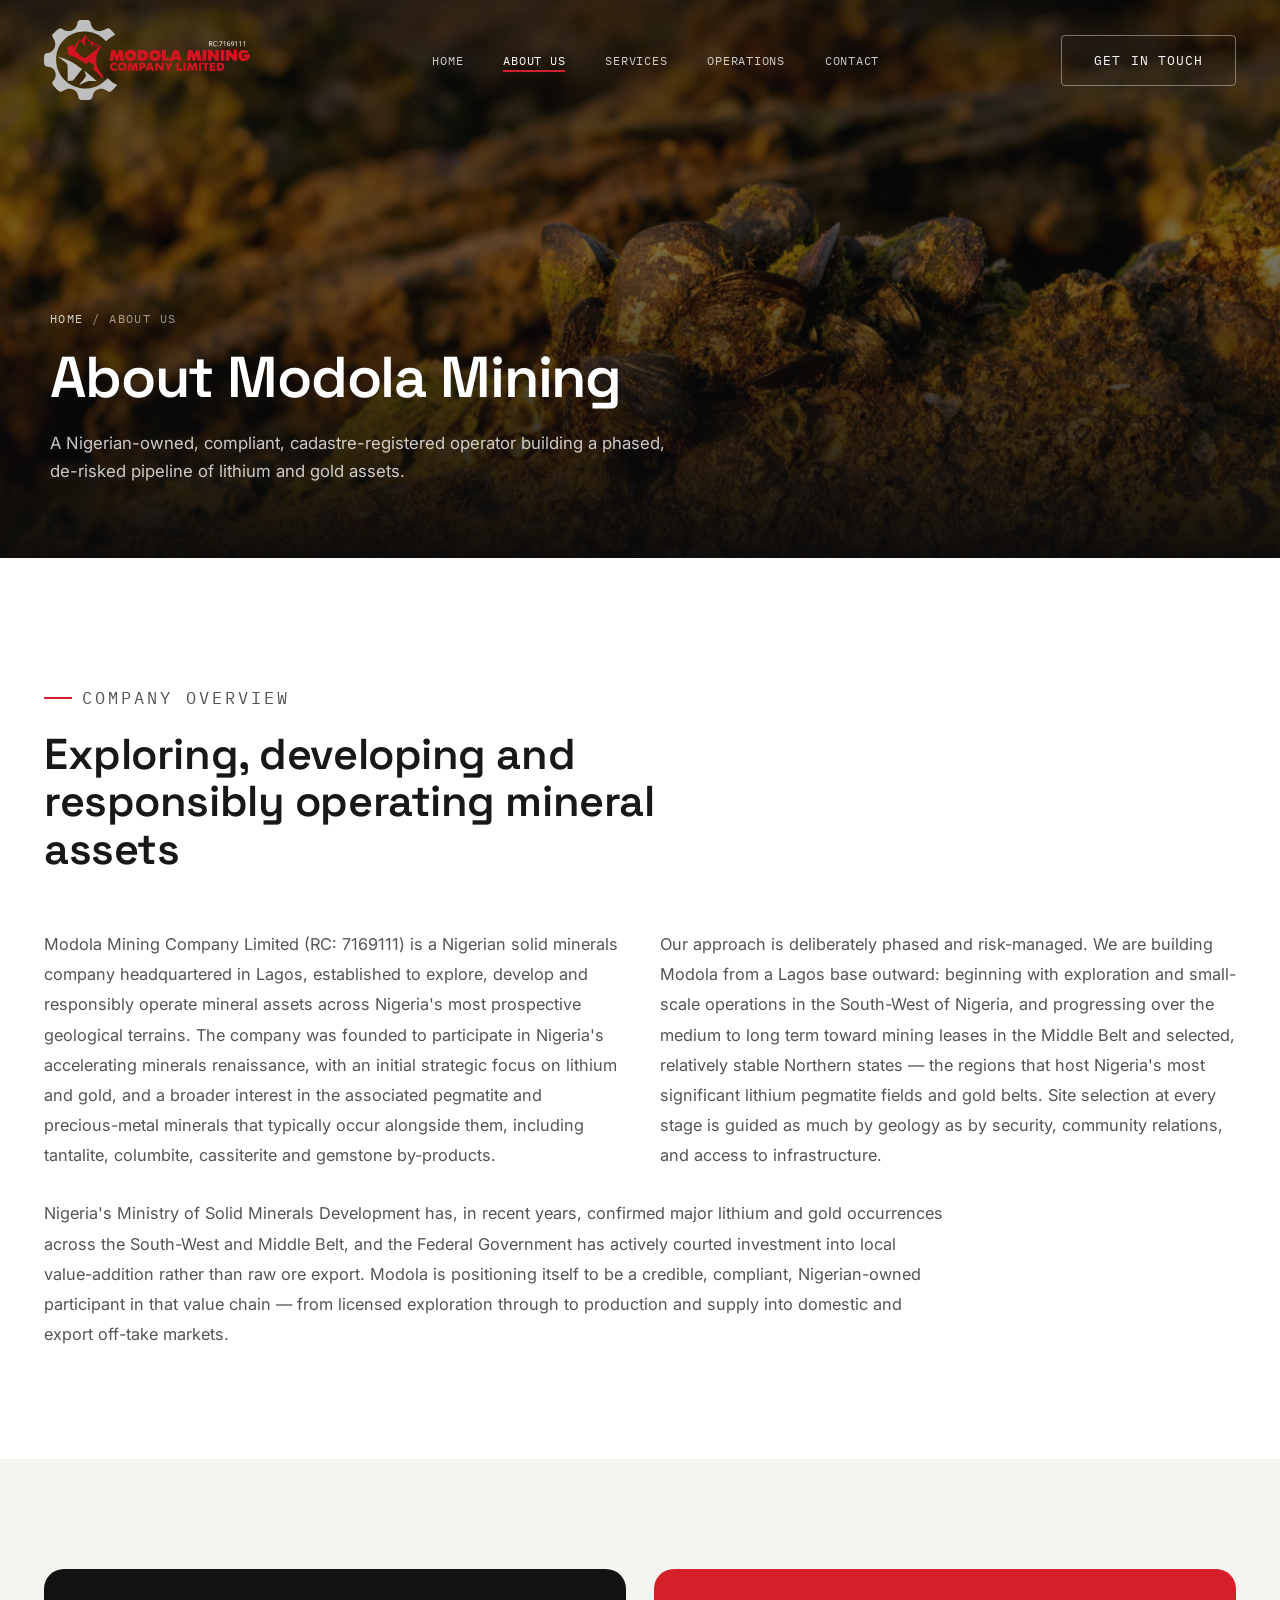
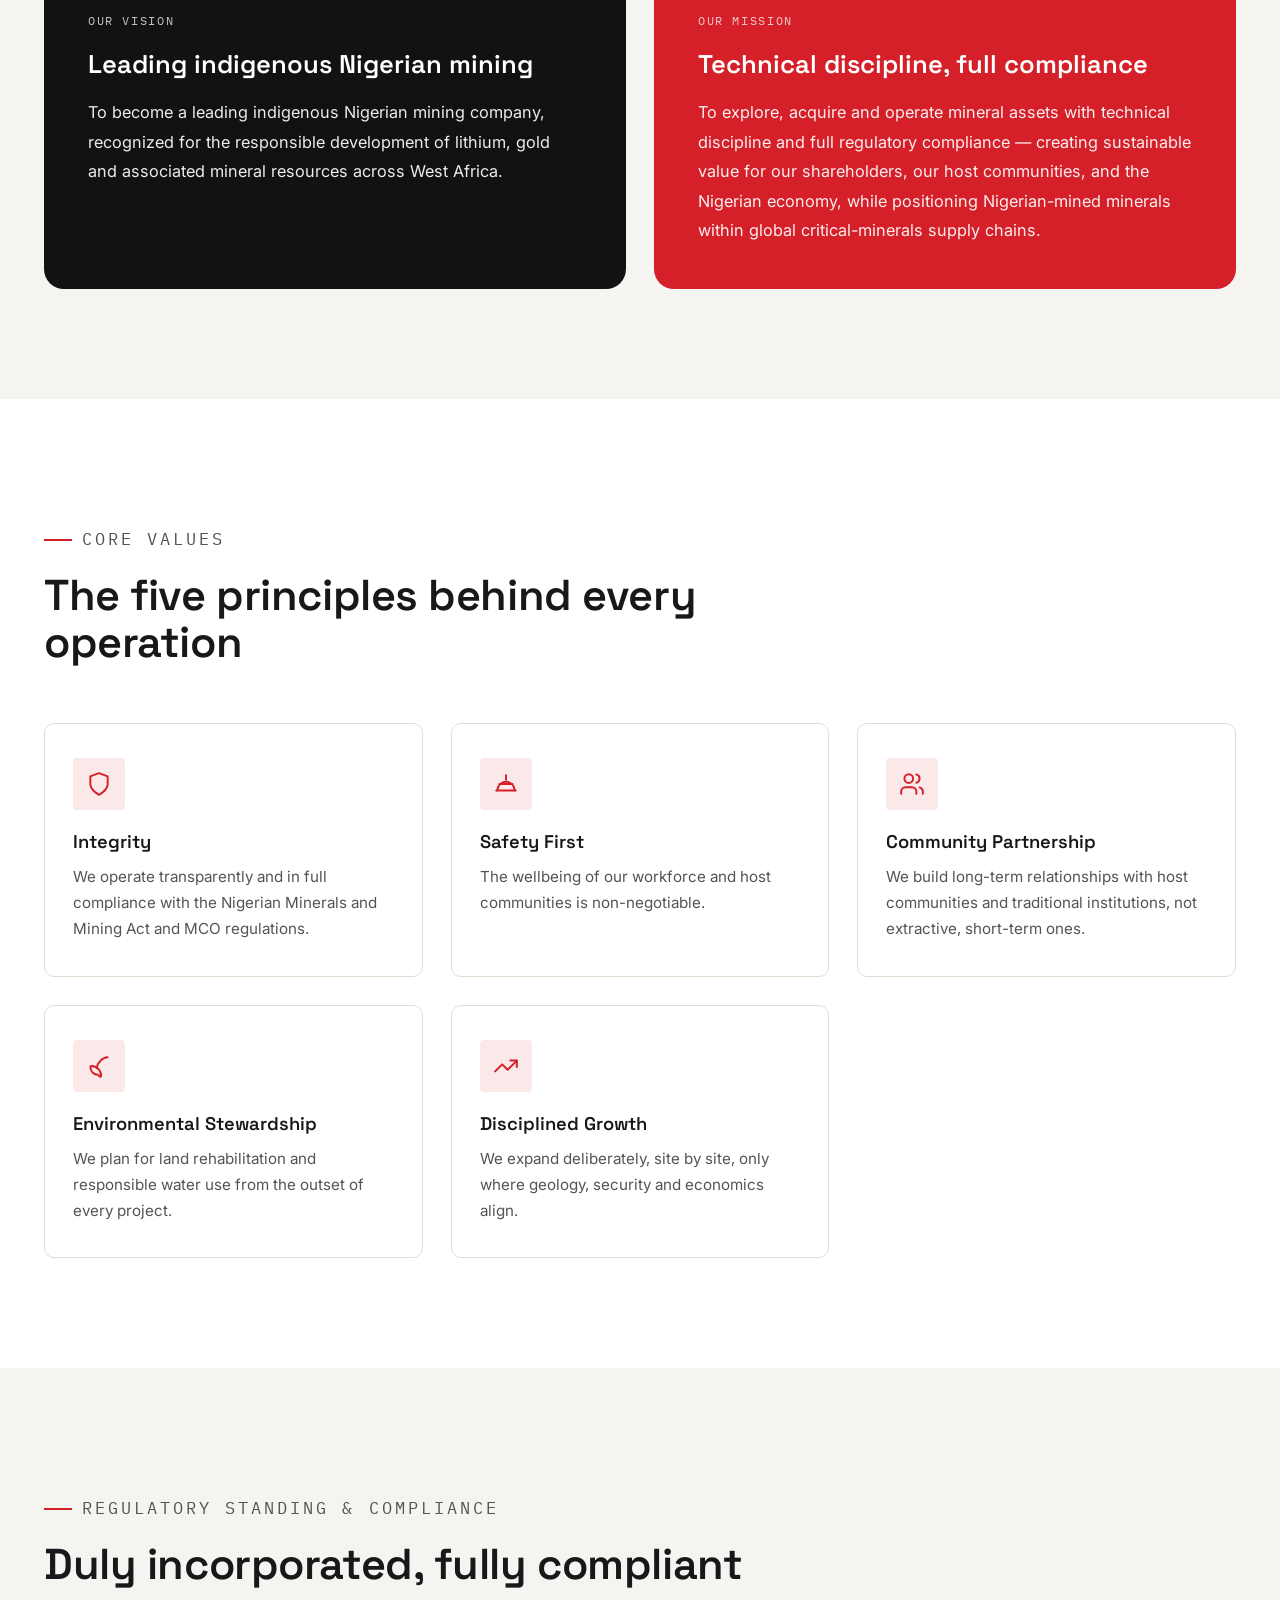
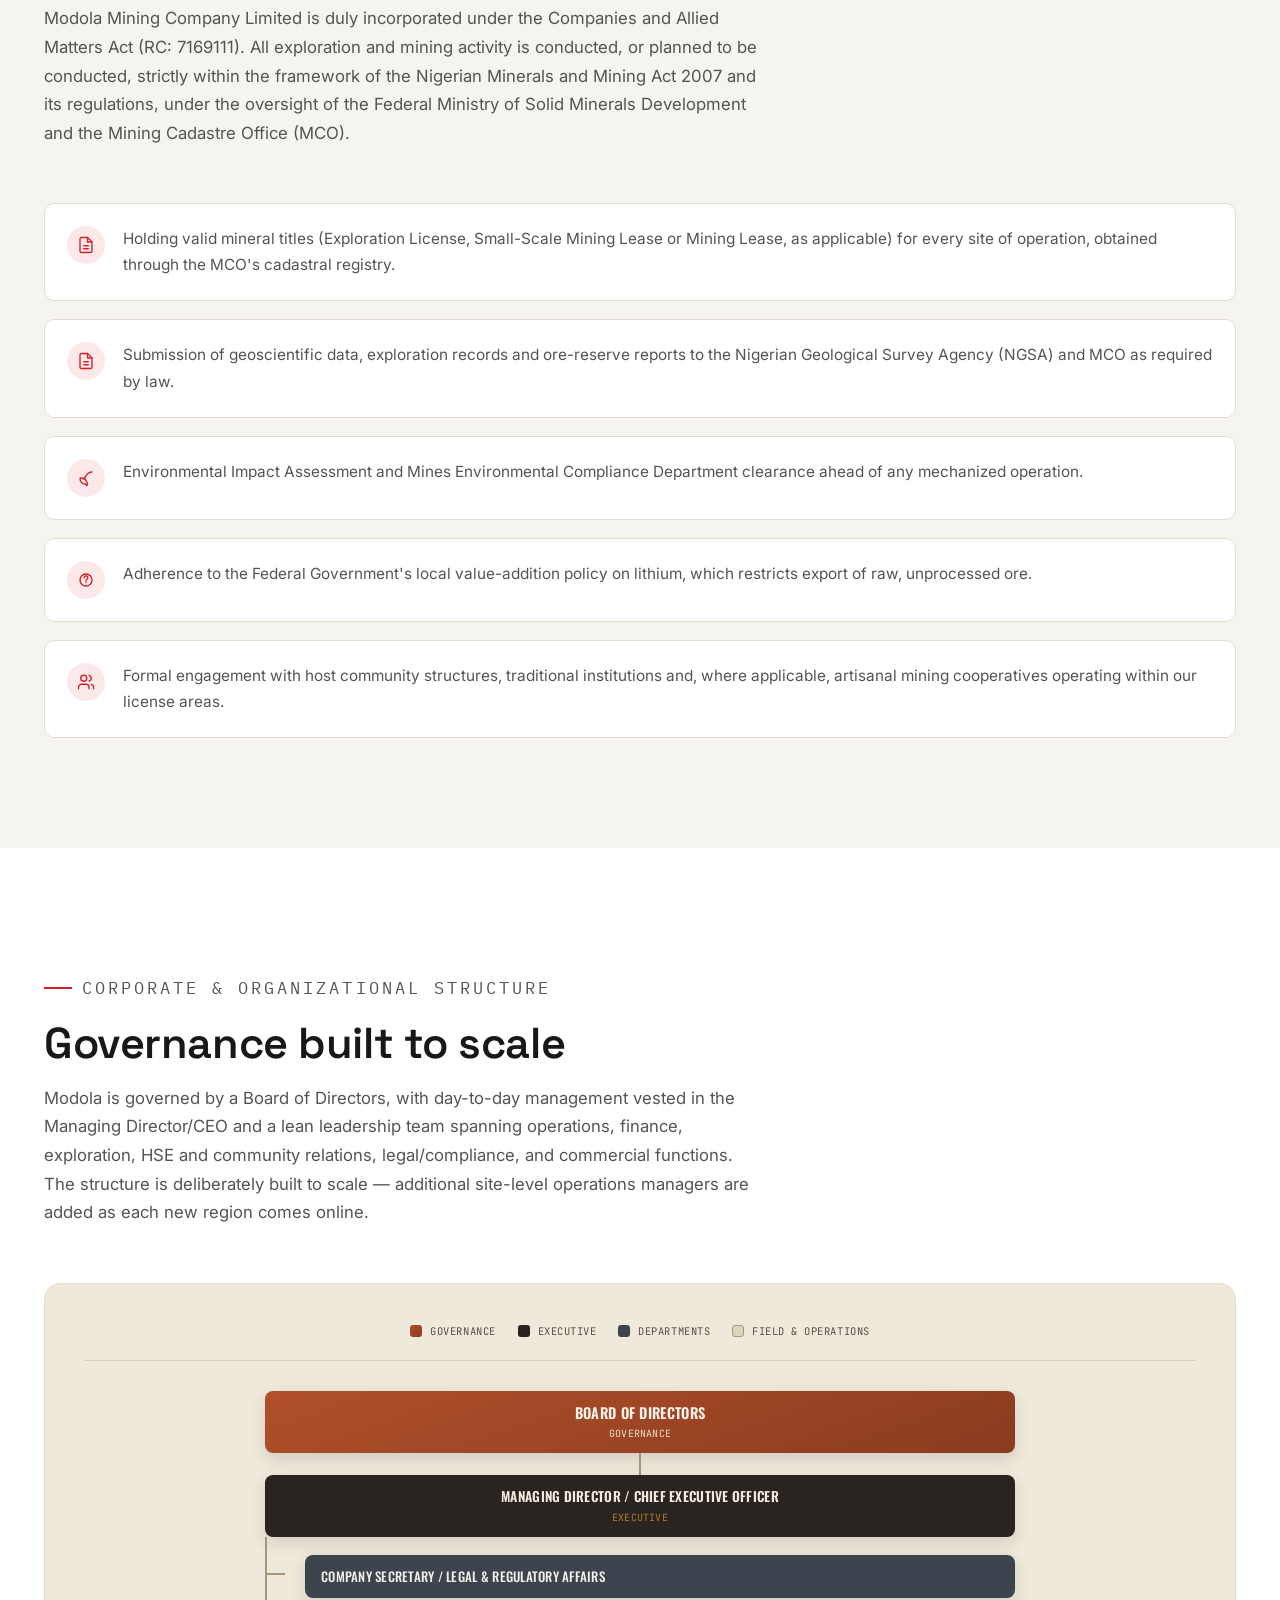
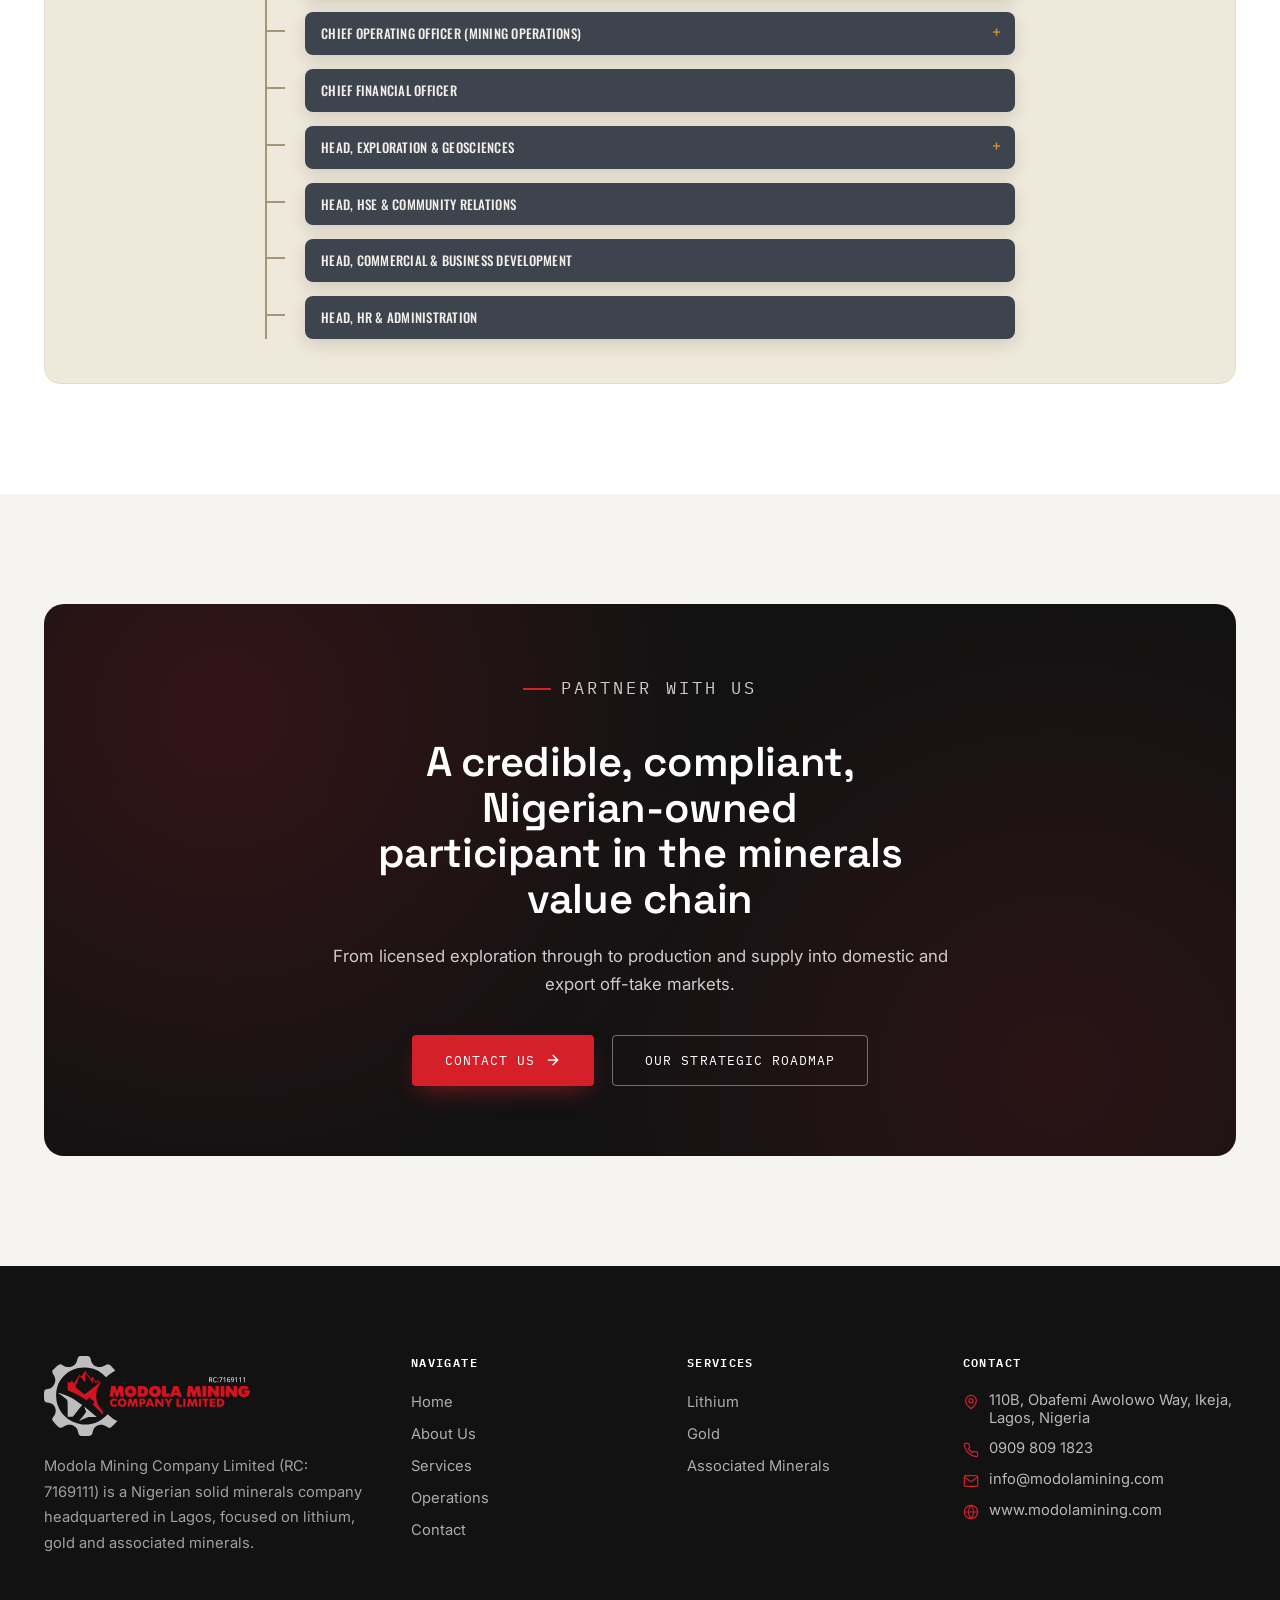
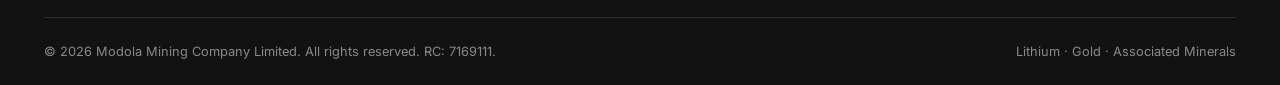
==== about.html @ 791795cf "first commit" ====
<!DOCTYPE html>
<html lang="en">
<head>
<meta charset="UTF-8">
<meta name="viewport" content="width=device-width, initial-scale=1.0">
<title>About Us | Modola Mining Company Limited</title>
<meta name="description" content="Modola Mining Company Limited is duly incorporated under the Companies and Allied Matters Act (RC: 7169111). Learn about our vision, mission, core values, regulatory standing and organizational structure.">
<meta property="og:type" content="website">
<meta property="og:title" content="About Us | Modola Mining Company Limited">
<meta property="og:description" content="A Nigerian-owned, compliant, cadastre-registered solid minerals operator building toward Nigeria's lithium and gold value chain.">
<meta property="og:image" content="images/logo.png">
<meta name="twitter:card" content="summary_large_image">
<link rel="icon" href="images/logo.png">
<link rel="stylesheet" href="css/style.css">
<link rel="preconnect" href="https://fonts.googleapis.com">
<link href="https://fonts.googleapis.com/css2?family=Oswald:wght@400;500;600;700&family=JetBrains+Mono:wght@400;500&display=swap" rel="stylesheet">

</head>
<body>
<a href="#main" class="skip-link">Skip to content</a>

<header class="site-header">
  <div class="container nav-inner">
    <a href="index.html" class="brand">
      <img src="images/logo.svg" alt="Modola Mining Company Limited logo">
    </a>
    <nav class="nav-links" id="nav-links">
      <a href="index.html">Home</a>
      <a href="about.html">About Us</a>
      <a href="services.html">Services</a>
      <a href="operations.html">Operations</a>
      <a href="contact.html">Contact</a>
    </nav>
    <div class="nav-cta">
      <a href="contact.html" class="btn btn--ghost">Get In Touch</a>
      <button class="hamburger" id="hamburger" aria-label="Toggle navigation menu" aria-expanded="false">
        <span></span><span></span><span></span>
      </button>
    </div>
  </div>
</header>

<main id="main">
<!-- ================= PAGE HERO ================= -->
<section class="page-hero">
  <div class="hero-bg" style="background-image:url('images/breadcrumb.webp');"></div>
  <div class="container page-hero-inner">
    <p class="breadcrumb"><a href="index.html">Home</a> / About Us</p>
    <h1>About Modola Mining</h1>
    <p class="page-hero-sub">A Nigerian-owned, compliant, cadastre-registered operator building a phased, de-risked pipeline of lithium and gold assets.</p>
  </div>
</section>

<!-- ================= COMPANY OVERVIEW ================= -->
<section class="section section--white">
  <div class="container">
    <div class="section-head">
      <p class="eyebrow">Company Overview</p>
      <h2>Exploring, developing and responsibly operating mineral assets</h2>
    </div>
    <div class="grid grid--2" style="gap:40px;" data-stagger>
      <p style="color:var(--slate-600); line-height:1.85; font-size:1.02rem;">Modola Mining Company Limited (RC: 7169111) is a Nigerian solid minerals company headquartered in Lagos, established to explore, develop and responsibly operate mineral assets across Nigeria's most prospective geological terrains. The company was founded to participate in Nigeria's accelerating minerals renaissance, with an initial strategic focus on lithium and gold, and a broader interest in the associated pegmatite and precious-metal minerals that typically occur alongside them, including tantalite, columbite, cassiterite and gemstone by-products.</p>
      <p style="color:var(--slate-600); line-height:1.85; font-size:1.02rem;">Our approach is deliberately phased and risk-managed. We are building Modola from a Lagos base outward: beginning with exploration and small-scale operations in the South-West of Nigeria, and progressing over the medium to long term toward mining leases in the Middle Belt and selected, relatively stable Northern states — the regions that host Nigeria's most significant lithium pegmatite fields and gold belts. Site selection at every stage is guided as much by geology as by security, community relations, and access to infrastructure.</p>
    </div>
    <p style="color:var(--slate-600); line-height:1.85; font-size:1.02rem; margin-top:28px; max-width:900px;" data-reveal>Nigeria's Ministry of Solid Minerals Development has, in recent years, confirmed major lithium and gold occurrences across the South-West and Middle Belt, and the Federal Government has actively courted investment into local value-addition rather than raw ore export. Modola is positioning itself to be a credible, compliant, Nigerian-owned participant in that value chain — from licensed exploration through to production and supply into domestic and export off-take markets.</p>
  </div>
</section>

<!-- ================= VISION & MISSION ================= -->
<section class="section section--stone">
  <div class="container">
    <div class="mv-grid" data-stagger>
      <div class="mv-panel vision">
        <span class="mark">Our Vision</span>
        <h3>Leading indigenous Nigerian mining</h3>
        <p>To become a leading indigenous Nigerian mining company, recognized for the responsible development of lithium, gold and associated mineral resources across West Africa.</p>
      </div>
      <div class="mv-panel mission">
        <span class="mark">Our Mission</span>
        <h3>Technical discipline, full compliance</h3>
        <p>To explore, acquire and operate mineral assets with technical discipline and full regulatory compliance — creating sustainable value for our shareholders, our host communities, and the Nigerian economy, while positioning Nigerian-mined minerals within global critical-minerals supply chains.</p>
      </div>
    </div>
  </div>
</section>

<!-- ================= CORE VALUES ================= -->
<section class="section section--white">
  <div class="container">
    <div class="section-head">
      <p class="eyebrow">Core Values</p>
      <h2>The five principles behind every operation</h2>
    </div>
    <div class="grid grid--3" data-stagger>
      <div class="value-card">
        <div class="icon"><svg viewBox="0 0 24 24" fill="none" stroke="currentColor" stroke-width="1.8" stroke-linecap="round" stroke-linejoin="round"><path d="M12 22s8-4 8-10V5l-8-3-8 3v7c0 6 8 10 8 10Z"/></svg></div>
        <h3>Integrity</h3>
        <p>We operate transparently and in full compliance with the Nigerian Minerals and Mining Act and MCO regulations.</p>
      </div>
      <div class="value-card">
        <div class="icon"><svg viewBox="0 0 24 24" fill="none" stroke="currentColor" stroke-width="1.8" stroke-linecap="round" stroke-linejoin="round"><path d="M3 18h18"/><path d="M4 18a8 8 0 0 1 16 0"/><path d="M12 4v4"/><path d="M6 12h12"/></svg></div>
        <h3>Safety First</h3>
        <p>The wellbeing of our workforce and host communities is non-negotiable.</p>
      </div>
      <div class="value-card">
        <div class="icon"><svg viewBox="0 0 24 24" fill="none" stroke="currentColor" stroke-width="1.8" stroke-linecap="round" stroke-linejoin="round"><path d="M16 21v-2a4 4 0 0 0-4-4H6a4 4 0 0 0-4 4v2"/><circle cx="9" cy="7" r="4"/><path d="M22 21v-2a4 4 0 0 0-3-3.87"/><path d="M16 3.13a4 4 0 0 1 0 7.75"/></svg></div>
        <h3>Community Partnership</h3>
        <p>We build long-term relationships with host communities and traditional institutions, not extractive, short-term ones.</p>
      </div>
      <div class="value-card">
        <div class="icon"><svg viewBox="0 0 24 24" fill="none" stroke="currentColor" stroke-width="1.8" stroke-linecap="round" stroke-linejoin="round"><path d="M11 20A7 7 0 0 1 4 13a1 1 0 0 1 1-1c4.97 0 9 4.03 9 9a1 1 0 0 1-1 1Z"/><path d="M20 4c-2 0-4.5 1-6.5 3S10 12 10 14"/></svg></div>
        <h3>Environmental Stewardship</h3>
        <p>We plan for land rehabilitation and responsible water use from the outset of every project.</p>
      </div>
      <div class="value-card">
        <div class="icon"><svg viewBox="0 0 24 24" fill="none" stroke="currentColor" stroke-width="1.8" stroke-linecap="round" stroke-linejoin="round"><polyline points="22 7 13.5 15.5 8.5 10.5 2 17"/><polyline points="16 7 22 7 22 13"/></svg></div>
        <h3>Disciplined Growth</h3>
        <p>We expand deliberately, site by site, only where geology, security and economics align.</p>
      </div>
    </div>
  </div>
</section>

<!-- ================= REGULATORY STANDING & COMPLIANCE ================= -->
<section class="section section--stone">
  <div class="container">
    <div class="section-head">
      <p class="eyebrow">Regulatory Standing &amp; Compliance</p>
      <h2>Duly incorporated, fully compliant</h2>
      <p>Modola Mining Company Limited is duly incorporated under the Companies and Allied Matters Act (RC: 7169111). All exploration and mining activity is conducted, or planned to be conducted, strictly within the framework of the Nigerian Minerals and Mining Act 2007 and its regulations, under the oversight of the Federal Ministry of Solid Minerals Development and the Mining Cadastre Office (MCO).</p>
    </div>
    <div class="compliance-list" data-stagger>
      <div class="compliance-item">
        <div class="icon"><svg viewBox="0 0 24 24" fill="none" stroke="currentColor" stroke-width="1.8" stroke-linecap="round" stroke-linejoin="round"><path d="M14 2H6a2 2 0 0 0-2 2v16a2 2 0 0 0 2 2h12a2 2 0 0 0 2-2V8Z"/><path d="M14 2v6h6M9 13h6M9 17h6"/></svg></div>
        <p>Holding valid mineral titles (Exploration License, Small-Scale Mining Lease or Mining Lease, as applicable) for every site of operation, obtained through the MCO's cadastral registry.</p>
      </div>
      <div class="compliance-item">
        <div class="icon"><svg viewBox="0 0 24 24" fill="none" stroke="currentColor" stroke-width="1.8" stroke-linecap="round" stroke-linejoin="round"><path d="M14 2H6a2 2 0 0 0-2 2v16a2 2 0 0 0 2 2h12a2 2 0 0 0 2-2V8Z"/><path d="M14 2v6h6M9 13h6M9 17h6"/></svg></div>
        <p>Submission of geoscientific data, exploration records and ore-reserve reports to the Nigerian Geological Survey Agency (NGSA) and MCO as required by law.</p>
      </div>
      <div class="compliance-item">
        <div class="icon"><svg viewBox="0 0 24 24" fill="none" stroke="currentColor" stroke-width="1.8" stroke-linecap="round" stroke-linejoin="round"><path d="M11 20A7 7 0 0 1 4 13a1 1 0 0 1 1-1c4.97 0 9 4.03 9 9a1 1 0 0 1-1 1Z"/><path d="M20 4c-2 0-4.5 1-6.5 3S10 12 10 14"/></svg></div>
        <p>Environmental Impact Assessment and Mines Environmental Compliance Department clearance ahead of any mechanized operation.</p>
      </div>
      <div class="compliance-item">
        <div class="icon"><svg viewBox="0 0 24 24" fill="none" stroke="currentColor" stroke-width="1.8" stroke-linecap="round" stroke-linejoin="round"><circle cx="12" cy="12" r="8"/><path d="M9.5 9a2.5 2.5 0 0 1 5 0c0 2-2.5 2-2.5 4"/><path d="M12 15h.01"/></svg></div>
        <p>Adherence to the Federal Government's local value-addition policy on lithium, which restricts export of raw, unprocessed ore.</p>
      </div>
      <div class="compliance-item">
        <div class="icon"><svg viewBox="0 0 24 24" fill="none" stroke="currentColor" stroke-width="1.8" stroke-linecap="round" stroke-linejoin="round"><path d="M16 21v-2a4 4 0 0 0-4-4H6a4 4 0 0 0-4 4v2"/><circle cx="9" cy="7" r="4"/><path d="M22 21v-2a4 4 0 0 0-3-3.87"/><path d="M16 3.13a4 4 0 0 1 0 7.75"/></svg></div>
        <p>Formal engagement with host community structures, traditional institutions and, where applicable, artisanal mining cooperatives operating within our license areas.</p>
      </div>
    </div>
  </div>
</section>

<!-- ================= ORGANIZATIONAL STRUCTURE ================= -->
<section class="section section--white">
  <div class="container">
    <div class="section-head">
      <p class="eyebrow">Corporate &amp; Organizational Structure</p>
      <h2>Governance built to scale</h2>
      <p>Modola is governed by a Board of Directors, with day-to-day management vested in the Managing Director/CEO and a lean leadership team spanning operations, finance, exploration, HSE and community relations, legal/compliance, and commercial functions. The structure is deliberately built to scale — additional site-level operations managers are added as each new region comes online.</p>
    </div>
    <div class="org-wrap og-chart-widget" data-reveal="zoom">
      <div class="og-legend">
        <div class="og-legend-item"><span class="og-swatch og-governance"></span>Governance</div>
        <div class="og-legend-item"><span class="og-swatch og-executive"></span>Executive</div>
        <div class="og-legend-item"><span class="og-swatch og-department"></span>Departments</div>
        <div class="og-legend-item"><span class="og-swatch og-field"></span>Field &amp; Operations</div>
      </div>

      <div class="og-root">
        <div class="og-node og-governance">Board of Directors<span class="og-tag">GOVERNANCE</span></div>
        <div class="og-connector"></div>
        <div class="og-node og-executive">Managing Director / Chief Executive Officer<span class="og-tag">EXECUTIVE</span></div>

        <ul class="og-list">
          <li><div class="og-node og-department">Company Secretary / Legal &amp; Regulatory Affairs</div></li>

          <li>
            <details>
              <summary><div class="og-node og-department">Chief Operating Officer (Mining Operations)</div></summary>
              <ul class="og-list og-nested">
                <li><div class="og-node og-field">South-West Operations Manager<span class="og-tag">Osun · Oyo · Ekiti · Kwara</span></div></li>
                <li><div class="og-node og-field">Middle-Belt / Northern Operations Manager<span class="og-tag">Nasarawa · Kogi · Niger</span></div></li>
                <li><div class="og-node og-field">Plant, Logistics &amp; Procurement Manager</div></li>
              </ul>
            </details>
          </li>

          <li><div class="og-node og-department">Chief Financial Officer</div></li>

          <li>
            <details>
              <summary><div class="og-node og-department">Head, Exploration &amp; Geosciences</div></summary>
              <ul class="og-list og-nested">
                <li><div class="og-node og-field">Field Geologists / Surveyors / Lab Techs</div></li>
              </ul>
            </details>
          </li>

          <li><div class="og-node og-department">Head, HSE &amp; Community Relations</div></li>
          <li><div class="og-node og-department">Head, Commercial &amp; Business Development</div></li>
          <li><div class="og-node og-department">Head, HR &amp; Administration</div></li>
        </ul>
      </div>
    </div>
  </div>
</section>

<!-- ================= CTA ================= -->
<section class="section section--stone">
  <div class="container" data-reveal="zoom">
    <div class="cta-banner">
      <p class="eyebrow center" style="justify-content:center;">Partner With Us</p>
      <h2>A credible, compliant, Nigerian-owned participant in the minerals value chain</h2>
      <p>From licensed exploration through to production and supply into domestic and export off-take markets.</p>
      <div class="btn-row">
        <a href="contact.html" class="btn btn--primary">Contact Us
          <svg viewBox="0 0 24 24" fill="none" stroke="currentColor" stroke-width="2" stroke-linecap="round" stroke-linejoin="round"><path d="M5 12h14"/><path d="m12 5 7 7-7 7"/></svg>
        </a>
        <a href="operations.html" class="btn btn--ghost">Our Strategic Roadmap</a>
      </div>
    </div>
  </div>
</section>
</main>

<footer class="site-footer">
  <div class="container">
    <div class="footer-grid">
      <div class="footer-brand">
        <a href="index.html" class="brand">
          <img src="images/logo.svg" alt="Modola Mining Company Limited logo">
        </a>
        <p>Modola Mining Company Limited (RC: 7169111) is a Nigerian solid minerals company headquartered in Lagos, focused on lithium, gold and associated minerals.</p>
      </div>
      <div class="footer-col">
        <h4>Navigate</h4>
        <ul>
          <li><a href="index.html">Home</a></li>
          <li><a href="about.html">About Us</a></li>
          <li><a href="services.html">Services</a></li>
          <li><a href="operations.html">Operations</a></li>
          <li><a href="contact.html">Contact</a></li>
        </ul>
      </div>
      <div class="footer-col">
        <h4>Services</h4>
        <ul>
          <li><a href="services.html#lithium">Lithium</a></li>
          <li><a href="services.html#gold">Gold</a></li>
          <li><a href="services.html#associated">Associated Minerals</a></li>
        </ul>
      </div>
      <div class="footer-col">
        <h4>Contact</h4>
        <ul class="footer-contact">
          <li><svg viewBox="0 0 24 24" fill="none" stroke="currentColor" stroke-width="1.8" stroke-linecap="round" stroke-linejoin="round"><path d="M20 10c0 6-8 12-8 12s-8-6-8-12a8 8 0 0 1 16 0Z"/><circle cx="12" cy="10" r="3"/></svg><span>110B, Obafemi Awolowo Way, Ikeja, Lagos, Nigeria</span></li>
          <li><svg viewBox="0 0 24 24" fill="none" stroke="currentColor" stroke-width="1.8" stroke-linecap="round" stroke-linejoin="round"><path d="M22 16.92v3a2 2 0 0 1-2.18 2 19.79 19.79 0 0 1-8.63-3.07 19.5 19.5 0 0 1-6-6 19.79 19.79 0 0 1-3.07-8.67A2 2 0 0 1 4.11 2h3a2 2 0 0 1 2 1.72c.127.96.361 1.903.7 2.81a2 2 0 0 1-.45 2.11L8.09 9.91a16 16 0 0 0 6 6l1.27-1.27a2 2 0 0 1 2.11-.45c.907.339 1.85.573 2.81.7A2 2 0 0 1 22 16.92Z"/></svg><span>0909 809 1823</span></li>
          <li><svg viewBox="0 0 24 24" fill="none" stroke="currentColor" stroke-width="1.8" stroke-linecap="round" stroke-linejoin="round"><rect x="2" y="4" width="20" height="16" rx="2"/><path d="m22 6-10 7L2 6"/></svg><span>info@modolamining.com</span></li>
          <li><svg viewBox="0 0 24 24" fill="none" stroke="currentColor" stroke-width="1.8" stroke-linecap="round" stroke-linejoin="round"><circle cx="12" cy="12" r="10"/><path d="M2 12h20M12 2a15 15 0 0 1 0 20 15 15 0 0 1 0-20"/></svg><span>www.modolamining.com</span></li>
        </ul>
      </div>
    </div>
    <div class="footer-bottom">
      <span>© 2026 Modola Mining Company Limited. All rights reserved. RC: 7169111.</span>
      <span>Lithium · Gold · Associated Minerals</span>
    </div>
  </div>
</footer>

<script src="js/script.js"></script>
</body>
</html>
---- css/style.css ----
@import url('https://fonts.googleapis.com/css2?family=Space+Grotesk:wght@400;500;600;700&family=Inter:wght@400;500;600;700&family=IBM+Plex+Mono:wght@400;500;600&display=swap');

:root{
  /* ---- Brand colors (sampled from company logo) ---- */
  --red:        #D5202A;
  --red-dark:   #A5161E;
  --red-tint:   #FBE9E9;

  /* ---- Neutrals ---- */
  --charcoal-950: #121213;
  --charcoal-900: #18181A;
  --charcoal-800: #232326;
  --charcoal-700: #3A3A3D;
  --slate-600:    #545454; /* brand gray, from logo */
  --slate-400:    #8A8A8A;
  --stone-50:     #F6F4F0;
  --stone-100:    #EFEBE3;
  --stone-200:    #E3DDD1;
  --white:        #FFFFFF;

  /* ---- Mineral accent colors (signature: each product line reads by its own mineral tone) ---- */
  --mineral-lithium: #4F7B76;  /* muted spodumene sage-teal */
  --mineral-gold:    #C08A2E;  /* ochre / raw gold */
  --mineral-assoc:   #8A6E4E;  /* bronze / tantalite-cassiterite */

  /* ---- Type ---- */
  --font-display: 'Space Grotesk', sans-serif;
  --font-body:    'Inter', sans-serif;
  --font-mono:    'IBM Plex Mono', monospace;

  /* ---- Sizing ---- */
  --container: 1240px;
  --radius-sm: 4px;
  --radius-md: 10px;
  --radius-lg: 20px;

  /* ---- Motion ---- */
  --ease: cubic-bezier(.22,.61,.36,1);
}

/* ==========================================================================
   RESET
   ========================================================================== */

*, *::before, *::after{ box-sizing: border-box; }
html{ scroll-behavior: smooth; }
body{
  margin:0;
  font-family: var(--font-body);
  color: var(--charcoal-900);
  background: var(--white);
  -webkit-font-smoothing: antialiased;
  overflow-x: hidden;
}
img{ max-width:100%; display:block; }
a{ color:inherit; text-decoration:none; }
ul{ list-style:none; margin:0; padding:0; }
button{ font-family:inherit; cursor:pointer; }
h1,h2,h3,h4{ font-family: var(--font-display); margin:0; line-height:1.1; font-weight:600; }
p{ margin:0; }
input, textarea{ font-family: inherit; }

@media (prefers-reduced-motion: reduce){
  *{ animation-duration: 0.001ms !important; animation-iteration-count: 1 !important; transition-duration: 0.001ms !important; scroll-behavior:auto !important; }
}

:focus-visible{ outline: 3px solid var(--red); outline-offset: 2px; }

/* ==========================================================================
   UTILITIES
   ========================================================================== */
.container{ width:100%; max-width: var(--container); margin:0 auto; padding: 0 24px; }
.section{ position:relative; padding: 110px 0; }
.section--tight{ padding: 80px 0; }
.section--dark{ background: var(--charcoal-950); color: var(--stone-50); }
.section--stone{ background: var(--stone-50); }
.section--white{ background: var(--white); }

.eyebrow{
  font-family: var(--font-mono);
  font-size: .78rem;
  letter-spacing: .18em;
  text-transform: uppercase;
  color: var(--red);
  display:flex; align-items:center; gap:10px;
  margin-bottom: 18px;
}
.eyebrow::before{
  content:"";
  width: 28px; height: 2px; background: var(--red);
  display:inline-block;
}
.section--dark .eyebrow{ color:#E8747B; }
.section--dark .eyebrow::before{ background:#E8747B; }

.section-head{ max-width: 720px; margin-bottom: 56px; }
.section-head h2{ font-size: clamp(1.9rem, 3.4vw, 2.7rem); letter-spacing: -.01em; }
.section-head p{ margin-top:16px; font-size:1.05rem; line-height:1.7; color: var(--slate-600); }
.section--dark .section-head p{ color:#C9C7C4; }

.center{ text-align:center; margin-left:auto; margin-right:auto; }

/* Rock-strata divider — signature shape, reused at section seams */
.strata{
  position:absolute; left:0; width:100%; height:64px;
  line-height:0; pointer-events:none;
}
.strata svg{ width:100%; height:100%; display:block; }
.strata--top{ top:-1px; transform: rotate(180deg); }
.strata--bottom{ bottom:-1px; }

/* ==========================================================================
   BUTTONS
   ========================================================================== */
.btn{
  position:relative;
  display:inline-flex; align-items:center; justify-content:center; gap:10px;
  padding: 16px 32px;
  font-family: var(--font-mono);
  font-size: .82rem;
  letter-spacing: .08em;
  text-transform: uppercase;
  border-radius: var(--radius-sm);
  border: 1.5px solid transparent;
  overflow:hidden;
  transition: transform .35s var(--ease), background .3s ease, color .3s ease, border-color .3s ease, box-shadow .3s ease;
  white-space:nowrap;
}
.btn:hover{ transform: translateY(-3px); }
.btn:active{ transform: translateY(-1px); }
.btn svg{ width:16px; height:16px; transition: transform .3s var(--ease); }
.btn:hover svg{ transform: translateX(4px); }

.btn--primary{ background: var(--red); color: var(--white); box-shadow: 0 10px 24px -8px rgba(213,32,42,.55); }
.btn--primary:hover{ background: var(--red-dark); box-shadow: 0 14px 30px -8px rgba(213,32,42,.65); }

.btn--ghost{ background: transparent; color: var(--white); border-color: rgba(255,255,255,.4); }
.btn--ghost:hover{ background: rgba(255,255,255,.1); border-color: #fff; }

.btn--outline{ background: transparent; color: var(--charcoal-900); border-color: var(--charcoal-900); }
.btn--outline:hover{ background: var(--charcoal-900); color: var(--white); }

.ripple{ position:absolute; border-radius:50%; background: rgba(255,255,255,.5); transform: scale(0); animation: ripple .6s linear; pointer-events:none; }
@keyframes ripple{ to{ transform: scale(3); opacity:0; } }

/* ==========================================================================
   HEADER / NAV
   ========================================================================== */
.site-header{
  position: fixed; top:0; left:0; width:100%; z-index: 1000;
  padding: 20px 0;
  transition: background .4s ease, padding .4s ease, box-shadow .4s ease, border-color .4s ease;
  border-bottom: 1px solid transparent;
}
.site-header.is-scrolled{
  padding: 12px 0;
  background: rgba(18,18,19,.82);
  backdrop-filter: blur(14px) saturate(140%);
  -webkit-backdrop-filter: blur(14px) saturate(140%);
  border-bottom-color: rgba(255,255,255,.08);
  box-shadow: 0 10px 30px -18px rgba(0,0,0,.6);
}
.nav-inner{ display:flex; align-items:center; justify-content:space-between; gap: 24px; }

.brand{ display:flex; align-items:center; gap:12px; }
.brand img{ height: 80px; width:auto; }
.brand-text{ display:flex; flex-direction:column; line-height:1.15; }
.brand-text strong{ font-family: var(--font-display); font-size: 1rem; color:#fff; letter-spacing:.01em; }
.brand-text span{ font-family: var(--font-mono); font-size:.62rem; letter-spacing:.14em; text-transform:uppercase; color:#B9463B; }

.nav-links{ display:flex; align-items:center; gap: 8px; }
.nav-links a{
  position:relative;
  font-family: var(--font-mono);
  font-size: .78rem; letter-spacing:.06em; text-transform:uppercase;
  color: rgba(255,255,255,.78);
  padding: 10px 16px;
  transition: color .25s ease;
}
.nav-links a::after{
  content:""; position:absolute; left:16px; right:16px; bottom:6px; height:2px;
  background: var(--red); transform: scaleX(0); transform-origin:left; transition: transform .3s var(--ease);
}
.nav-links a:hover, .nav-links a.is-active{ color:#fff; }
.nav-links a:hover::after, .nav-links a.is-active::after{ transform: scaleX(1); }

.nav-cta{ display:flex; align-items:center; gap:16px; }
.hamburger{
  display:none; flex-direction:column; justify-content:center; gap:5px;
  width: 42px; height:42px; border:1px solid rgba(255,255,255,.25); border-radius:6px;
  background: transparent;
}
.hamburger span{ display:block; width:20px; height:2px; background:#fff; margin:0 auto; transition: transform .3s ease, opacity .3s ease; }
.hamburger.is-open span:nth-child(1){ transform: translateY(7px) rotate(45deg); }
.hamburger.is-open span:nth-child(2){ opacity:0; }
.hamburger.is-open span:nth-child(3){ transform: translateY(-7px) rotate(-45deg); }

@media (max-width: 940px){
  .nav-links{
    position:fixed; inset: 0 0 0 auto; width: min(340px, 82vw); height:100vh;
    background: var(--charcoal-950);
    flex-direction:column; align-items:flex-start; gap:2px;
    padding: 110px 32px 40px;
    transform: translateX(100%); transition: transform .45s var(--ease);
    box-shadow: -20px 0 60px rgba(0,0,0,.4);
  }
  .nav-links.is-open{ transform: translateX(0); }
  .nav-links a{ width:100%; padding: 16px 4px; font-size:.9rem; border-bottom:1px solid rgba(255,255,255,.08); }
  .nav-cta .btn--ghost{ display:none; }
  .hamburger{ display:flex; }
}

/* ==========================================================================
   HERO
   ========================================================================== */
.hero{
  position: relative;
  min-height: 100vh;
  display:flex; align-items:center;
  background: var(--charcoal-950);
  color:#fff;
  overflow:hidden;
}
.hero-bg{
  position:absolute; inset:0;
  background-size: cover; background-position: center;
  will-change: transform;
}
.hero-bg::after{
  content:"";
  position:absolute; inset:0;
  background:
    linear-gradient(180deg, rgba(10,10,11,.75) 0%, rgba(10,10,11,.55) 38%, rgba(10,10,11,.92) 100%),
    linear-gradient(100deg, rgba(10,10,11,.94) 5%, rgba(10,10,11,.35) 48%, rgba(10,10,11,.7) 100%);
}
.hero-contour{ position:absolute; inset:0; opacity:.18; mix-blend-mode: screen; pointer-events:none; }

.hero-inner{ position:relative; z-index:2; padding-top: 120px; padding-bottom: 100px; }
.hero-tag{
  font-family: var(--font-mono); font-size:.82rem; letter-spacing:.22em; text-transform:uppercase;
  color: #E8747B; margin-bottom: 26px; display:flex; align-items:center; gap:14px;
}
.hero-tag .rc{ color: rgba(255,255,255,.55); }
.hero-tag span.dot{ width:6px; height:6px; border-radius:50%; background:#E8747B; }

.hero h1{
  font-size: clamp(2.6rem, 6vw, 4.6rem);
  letter-spacing: -.02em;
  max-width: 15ch;
  margin-bottom: 28px;
}
.hero h1 em{ font-style:normal; color: var(--red); }

.hero-sub{
  font-size: clamp(1.05rem, 1.6vw, 1.3rem);
  line-height:1.7;
  max-width: 620px;
  color: rgba(255,255,255,.82);
  margin-bottom: 44px;
  font-weight: 400;
}

.hero-actions{ display:flex; flex-wrap:wrap; gap:18px; margin-bottom: 90px; }

.hero-meta{
  display:flex; flex-wrap:wrap; gap: 42px;
  padding-top: 32px; border-top: 1px solid rgba(255,255,255,.14);
  max-width: 780px;
}
.hero-meta div{ display:flex; flex-direction:column; gap:6px; }
.hero-meta .num{ font-family: var(--font-display); font-size:1.6rem; color:#fff; }
.hero-meta .lbl{ font-family: var(--font-mono); font-size:.68rem; letter-spacing:.1em; text-transform:uppercase; color: rgba(255,255,255,.55); }

.scroll-cue{
  position:absolute; bottom: 34px; left:50%; transform:translateX(-50%);
  display:flex; flex-direction:column; align-items:center; gap:10px;
  z-index:2; color: rgba(255,255,255,.6);
  font-family: var(--font-mono); font-size:.65rem; letter-spacing:.16em; text-transform:uppercase;
}
.scroll-cue .line{ width:1px; height:36px; background: linear-gradient(180deg, rgba(255,255,255,.7), transparent); animation: scrollcue 2s ease-in-out infinite; }
@keyframes scrollcue{ 0%{ transform: scaleY(0); transform-origin:top;} 50%{ transform: scaleY(1); transform-origin:top;} 51%{ transform: scaleY(1); transform-origin:bottom;} 100%{ transform: scaleY(0); transform-origin:bottom;} }

/* Page hero (interior pages, shorter) */
.page-hero{
  position:relative; min-height: 62vh; display:flex; align-items:flex-end;
  background: var(--charcoal-950); color:#fff; overflow:hidden;
}
.page-hero .hero-bg::after{
  background:
    linear-gradient(0deg, rgba(10,10,11,1) 0%, rgba(10,10,11,.55) 55%, rgba(10,10,11,.8) 100%);
}
.page-hero-inner{ position:relative; z-index:2; padding: 160px 30px 72px; width:100%; }
.page-hero h1{ font-size: clamp(2.3rem, 5vw, 3.6rem); letter-spacing:-.02em; max-width: 16ch; }
.breadcrumb{ font-family: var(--font-mono); font-size:.75rem; letter-spacing:.12em; text-transform:uppercase; color: rgba(255,255,255,.55); margin-bottom:20px; }
.breadcrumb a{ color: rgba(255,255,255,.8); }
.breadcrumb a:hover{ color: var(--red); }
.page-hero-sub{ margin-top:20px; max-width:640px; color: rgba(255,255,255,.78); font-size:1.05rem; line-height:1.7; }

/* ==========================================================================
   INTRO / SPLIT CONTENT
   ========================================================================== */
.split{
  display:grid; grid-template-columns: .95fr 1.05fr; gap: 72px; align-items:center;
}
.split.reverse .split-media{ order:2; }
.split-media{ position:relative; }
.split-media img{ border-radius: var(--radius-lg); width:100%; height: 560px; object-fit:cover; }
.split-media .frame{
  position:absolute; top:22px; left:22px; right:-22px; bottom:-22px;
  border: 2px solid var(--red); border-radius: var(--radius-lg); z-index:-1;
}
.split-media .badge{
  position:absolute; bottom:-24px; left:-24px; background:var(--charcoal-950); color:#fff;
  padding: 18px 22px; border-radius: var(--radius-md); box-shadow: 0 20px 40px -20px rgba(0,0,0,.5);
  display:flex; flex-direction:column; gap:2px;
}
.split-media .badge .num{ font-family: var(--font-display); font-size:1.6rem; color: var(--red); }
.split-media .badge .lbl{ font-family: var(--font-mono); font-size:.62rem; text-transform:uppercase; letter-spacing:.1em; color: rgba(255,255,255,.6); }

.split-body h2{ font-size: clamp(1.9rem, 3.2vw, 2.5rem); margin-bottom:22px; letter-spacing:-.01em; }
.split-body p{ color: var(--slate-600); line-height:1.8; font-size:1.02rem; margin-bottom:16px; }
.split-body p:last-of-type{ margin-bottom: 28px; }

@media (max-width: 900px){
  .split{ grid-template-columns:1fr; gap:56px; }
  .split.reverse .split-media{ order:0; }
  .split-media img{ height:320px; }
}

/* ==========================================================================
   CARDS — Why choose / values
   ========================================================================== */
.grid{ display:grid; gap: 28px; }
.grid--3{ grid-template-columns: repeat(3, 1fr); }
.grid--4{ grid-template-columns: repeat(4, 1fr); }
.grid--2{ grid-template-columns: repeat(2, 1fr); }
@media (max-width: 980px){ .grid--3, .grid--4{ grid-template-columns: repeat(2,1fr); } }
@media (max-width: 640px){ .grid--3, .grid--4, .grid--2{ grid-template-columns: 1fr; } }

.value-card{
  background: var(--white);
  border: 1px solid var(--stone-200);
  border-radius: var(--radius-md);
  padding: 34px 28px;
  transition: transform .4s var(--ease), box-shadow .4s var(--ease), border-color .4s ease;
  position:relative;
  overflow:hidden;
}
.value-card::before{
  content:""; position:absolute; top:0; left:0; width:100%; height:3px;
  background: var(--red); transform: scaleX(0); transform-origin:left; transition: transform .4s var(--ease);
}
.value-card:hover{ transform: translateY(-8px); box-shadow: 0 30px 50px -30px rgba(20,20,20,.3); border-color: transparent; }
.value-card:hover::before{ transform: scaleX(1); }
.value-card .icon{
  width: 52px; height:52px; border-radius: var(--radius-sm);
  background: var(--red-tint); color: var(--red);
  display:flex; align-items:center; justify-content:center; margin-bottom:22px;
  transition: transform .4s var(--ease), background .4s ease, color .4s ease;
}
.value-card:hover .icon{ background: var(--red); color:#fff; transform: rotate(-8deg) scale(1.05); }
.value-card .icon svg{ width:26px; height:26px; }
.value-card h3{ font-size:1.15rem; margin-bottom:12px; }
.value-card p{ color: var(--slate-600); font-size:.95rem; line-height:1.7; }

.section--dark .value-card{ background: var(--charcoal-900); border-color: var(--charcoal-700); }
.section--dark .value-card p{ color:#C9C7C4; }
.section--dark .value-card h3{ color:#fff; }

/* ==========================================================================
   SERVICE CARDS
   ========================================================================== */
.service-card{
  border-radius: var(--radius-lg);
  overflow:hidden;
  background: var(--white);
  border: 1px solid var(--stone-200);
  transition: transform .45s var(--ease), box-shadow .45s var(--ease);
  display:flex; flex-direction:column;
}
.service-card:hover{ transform: translateY(-10px); box-shadow: 0 40px 60px -34px rgba(20,20,20,.35); }
.service-card .media{ position:relative; height: 230px; overflow:hidden; }
.service-card .media img{ width:100%; height:100%; object-fit:cover; transition: transform .7s var(--ease); }
.service-card:hover .media img{ transform: scale(1.08); }
.service-card .media::after{ content:""; position:absolute; inset:0; background: linear-gradient(0deg, rgba(0,0,0,.55), transparent 60%); }
.service-card .tag{
  position:absolute; left:18px; bottom:16px; z-index:2;
  font-family: var(--font-mono); font-size:.68rem; letter-spacing:.12em; text-transform:uppercase; color:#fff;
  display:flex; align-items:center; gap:8px;
}
.service-card .tag .dot{ width:8px; height:8px; border-radius:50%; }
.service-card .body{ padding: 28px; display:flex; flex-direction:column; gap:14px; flex:1; }
.service-card .icon{
  width:44px; height:44px; border-radius:var(--radius-sm); display:flex; align-items:center; justify-content:center; color:#fff;
  margin-top:-56px; position:relative; z-index:2; box-shadow: 0 10px 20px -8px rgba(0,0,0,.4);
}
.service-card .icon svg{ width:22px; height:22px; }
.service-card h3{ font-size:1.3rem; }
.service-card p{ color: var(--slate-600); line-height:1.75; font-size:.96rem; flex:1; }
.service-card .read-more{
  display:inline-flex; align-items:center; gap:8px; font-family: var(--font-mono); font-size:.75rem;
  letter-spacing:.08em; text-transform:uppercase; color: var(--charcoal-900); margin-top:6px;
}
.service-card .read-more svg{ width:14px; height:14px; transition: transform .3s var(--ease); }
.service-card:hover .read-more svg{ transform: translateX(6px); }

.accent-lithium{ background: var(--mineral-lithium); }
.accent-gold{ background: var(--mineral-gold); }
.accent-assoc{ background: var(--mineral-assoc); }
.dot-lithium{ background: var(--mineral-lithium); }
.dot-gold{ background: var(--mineral-gold); }
.dot-assoc{ background: var(--mineral-assoc); }

/* ==========================================================================
   AT A GLANCE (fact strip — real, sourced figures only)
   ========================================================================== */
.glance{
  display:grid; grid-template-columns: repeat(4, 1fr);
  border: 1px solid var(--stone-200); border-radius: var(--radius-lg); overflow:hidden;
  background: var(--white);
}
.glance-item{ padding: 40px 28px; border-right:1px solid var(--stone-200); text-align:center; }
.glance-item:last-child{ border-right:none; }
.glance-item .num{ font-family: var(--font-display); font-size: clamp(1.8rem,3vw,2.6rem); color: var(--red); }
.glance-item .lbl{ margin-top:10px; font-family: var(--font-mono); font-size:.72rem; letter-spacing:.08em; text-transform:uppercase; color: var(--slate-600); }
@media (max-width: 860px){ .glance{ grid-template-columns: repeat(2,1fr); } .glance-item:nth-child(2){ border-right:none; } .glance-item{ border-bottom:1px solid var(--stone-200); } }

/* ==========================================================================
   CTA BANNER
   ========================================================================== */
.cta-banner{
  position:relative; background: var(--charcoal-950); color:#fff; border-radius: var(--radius-lg);
  padding: 70px 60px; overflow:hidden; text-align:center;
}
.cta-banner::before{
  content:""; position:absolute; inset:0; opacity:.5;
  background: radial-gradient(circle at 15% 20%, rgba(213,32,42,.35), transparent 45%), radial-gradient(circle at 85% 85%, rgba(213,32,42,.25), transparent 45%);
}
.cta-banner > *{ position:relative; z-index:2; }
.cta-banner h2{ font-size: clamp(1.8rem,3.4vw,2.6rem); max-width: 20ch; margin: 0 auto 20px; letter-spacing:-.01em; }
.cta-banner p{ max-width: 620px; margin: 0 auto 36px; color: rgba(255,255,255,.78); font-size:1.05rem; line-height:1.7; }
.cta-banner .btn-row{ display:flex; gap:18px; justify-content:center; flex-wrap:wrap; }

/* ==========================================================================
   FOOTER
   ========================================================================== */
.site-footer{ background: var(--charcoal-950); color: rgba(255,255,255,.75); padding-top: 90px; }
.footer-grid{ display:grid; grid-template-columns: 1.4fr 1fr 1fr 1.2fr; gap: 48px; padding-bottom: 60px; border-bottom: 1px solid rgba(255,255,255,.1); }
.footer-brand .brand{ margin-bottom:18px; }
.footer-brand p{ font-size:.92rem; line-height:1.75; color: rgba(255,255,255,.6); max-width: 320px; }
.footer-col h4{ font-family: var(--font-mono); font-size:.72rem; letter-spacing:.12em; text-transform:uppercase; color:#fff; margin-bottom: 22px; }
.footer-col ul li{ margin-bottom: 12px; }
.footer-col a{ font-size:.92rem; color: rgba(255,255,255,.65); transition: color .25s ease, padding-left .25s ease; }
.footer-col a:hover{ color:#fff; padding-left: 4px; }
.footer-contact li{ display:flex; gap:10px; align-items:flex-start; font-size:.92rem; color: rgba(255,255,255,.7); }
.footer-contact svg{ width:16px; height:16px; margin-top:3px; flex-shrink:0; color: var(--red); }
.footer-bottom{ display:flex; justify-content:space-between; align-items:center; flex-wrap:wrap; gap: 12px; padding: 26px 0; font-size:.8rem; color: rgba(255,255,255,.5); }
.footer-social{ display:flex; gap:12px; }
.footer-social a{ width:38px; height:38px; border-radius:50%; border:1px solid rgba(255,255,255,.2); display:flex; align-items:center; justify-content:center; transition: background .25s ease, border-color .25s ease; }
.footer-social a:hover{ background: var(--red); border-color: var(--red); }
.footer-social svg{ width:16px; height:16px; }

@media (max-width: 900px){ .footer-grid{ grid-template-columns: 1fr 1fr; } }
@media (max-width: 560px){ .footer-grid{ grid-template-columns: 1fr; } }

/* ==========================================================================
   TIMELINE (Strategic Roadmap — operations page)
   ========================================================================== */
.timeline{ position:relative; }
.timeline::before{ content:""; position:absolute; left: 46px; top:0; bottom:0; width:2px; background: var(--stone-200); }
.timeline-item{ position:relative; padding-left: 110px; margin-bottom: 64px; }
.timeline-item:last-child{ margin-bottom:0; }
.timeline-num{
  position:absolute; left:0; top:0; width: 92px; height:92px; border-radius:50%;
  background: var(--charcoal-950); color:#fff; display:flex; align-items:center; justify-content:center;
  font-family: var(--font-display); font-size:1.6rem; border: 4px solid var(--stone-50); box-shadow: 0 0 0 2px var(--stone-200);
  z-index:2;
}
.timeline-card{
  background:#fff; border:1px solid var(--stone-200); border-radius: var(--radius-md); padding: 32px;
  transition: transform .4s var(--ease), box-shadow .4s var(--ease);
}
.timeline-card:hover{ transform: translateX(8px); box-shadow: 0 24px 40px -28px rgba(20,20,20,.3); }
.timeline-card .phase-meta{ display:flex; flex-wrap:wrap; gap: 10px 22px; margin-bottom:16px; font-family: var(--font-mono); font-size:.72rem; letter-spacing:.06em; text-transform:uppercase; color: var(--red); }
.timeline-card h3{ font-size:1.35rem; margin-bottom: 14px; }
.timeline-card .target{ font-family: var(--font-mono); font-size:.85rem; color: var(--slate-600); margin-bottom:14px; }
.timeline-card p{ color: var(--slate-600); line-height:1.75; }

@media (max-width: 640px){
  .timeline::before{ left: 26px; }
  .timeline-item{ padding-left: 66px; }
  .timeline-num{ width: 52px; height:52px; font-size:1.05rem; }
}

/* ==========================================================================
   GATES (site-selection discipline)
   ========================================================================== */
.gates{ display:grid; grid-template-columns: repeat(4,1fr); gap:2px; background: var(--stone-200); border-radius: var(--radius-md); overflow:hidden; }
.gate{ background:#fff; padding: 30px 24px; }
.gate .n{ font-family: var(--font-mono); color: var(--red); font-size:.75rem; letter-spacing:.1em; margin-bottom:14px; display:block; }
.gate p{ font-size:.92rem; line-height:1.6; color: var(--slate-600); }
@media (max-width: 860px){ .gates{ grid-template-columns: repeat(2,1fr); } }
@media (max-width: 480px){ .gates{ grid-template-columns: 1fr; } }

/* ==========================================================================
   ORG CHART / STRUCTURE
   ========================================================================== */
.org-wrap{
  background:#fff; border:1px solid var(--stone-200); border-radius: var(--radius-lg); padding: 20px;
  overflow-x:auto;
}
.org-wrap img{ min-width: 760px; width:100%; }

/* ==========================================================================
   PARTNER GRID (Why partner with Modola)
   ========================================================================== */
.partner-card{ background: var(--charcoal-900); border:1px solid var(--charcoal-700); border-radius: var(--radius-md); padding: 34px; color:#fff; }
.partner-card h3{ font-size:1.2rem; margin-bottom:20px; color:#fff; display:flex; align-items:center; gap:12px; }
.partner-card h3 svg{ width:22px; height:22px; color: var(--red); }
.partner-card ul li{ display:flex; gap:12px; margin-bottom:16px; font-size:.94rem; line-height:1.65; color:#C9C7C4; }
.partner-card ul li svg{ width:18px; height:18px; color: var(--red); flex-shrink:0; margin-top:3px; }

/* ==========================================================================
   COMPLIANCE LIST (about page)
   ========================================================================== */
.compliance-list{ display:flex; flex-direction:column; gap: 18px; }
.compliance-item{ display:flex; gap: 18px; padding: 22px; background:#fff; border:1px solid var(--stone-200); border-radius: var(--radius-md); align-items:flex-start; transition: border-color .3s ease, transform .3s var(--ease); }
.compliance-item:hover{ border-color: var(--red); transform: translateX(6px); }
.compliance-item .icon{ width:38px; height:38px; border-radius:50%; background: var(--red-tint); color:var(--red); display:flex; align-items:center; justify-content:center; flex-shrink:0; }
.compliance-item .icon svg{ width:18px; height:18px; }
.compliance-item p{ color: var(--slate-600); line-height:1.7; font-size:.96rem; }

/* ==========================================================================
   MISSION / VISION PANELS
   ========================================================================== */
.mv-grid{ display:grid; grid-template-columns: 1fr 1fr; gap: 28px; }
.mv-panel{ padding: 44px; border-radius: var(--radius-lg); position:relative; overflow:hidden; }
.mv-panel.vision{ background: var(--charcoal-950); color:#fff; }
.mv-panel.mission{ background: var(--red); color:#fff; }
.mv-panel .mark{ font-family: var(--font-mono); font-size:.72rem; letter-spacing:.14em; text-transform:uppercase; opacity:.75; margin-bottom:22px; display:block; }
.mv-panel h3{ font-size:1.6rem; margin-bottom:20px; }
.mv-panel p{ line-height:1.8; font-size:1.02rem; opacity:.92; }
@media (max-width: 800px){ .mv-grid{ grid-template-columns:1fr; } }

/* ==========================================================================
   CONTACT PAGE
   ========================================================================== */
.contact-grid{ display:grid; grid-template-columns: .85fr 1.15fr; gap: 56px; align-items:start; }
@media (max-width: 900px){ .contact-grid{ grid-template-columns:1fr; } }

.contact-card{ background:#fff; border:1px solid var(--stone-200); border-radius: var(--radius-lg); padding:36px; margin-bottom:22px; }
.contact-card h3{ font-size:1rem; font-family:var(--font-mono); letter-spacing:.08em; text-transform:uppercase; color:var(--red); margin-bottom:20px; }
.contact-line{ display:flex; gap:14px; margin-bottom:18px; align-items:flex-start; }
.contact-line:last-child{ margin-bottom:0; }
.contact-line .icon{ width:40px; height:40px; border-radius:var(--radius-sm); background:var(--red-tint); color:var(--red); display:flex; align-items:center; justify-content:center; flex-shrink:0; }
.contact-line .icon svg{ width:18px; height:18px; }
.contact-line div strong{ display:block; font-size:.72rem; font-family: var(--font-mono); text-transform:uppercase; letter-spacing:.08em; color: var(--slate-600); margin-bottom:4px; }
.contact-line div span, .contact-line div a{ font-size:1rem; color: var(--charcoal-900); }

.map-embed{ border-radius: var(--radius-lg); overflow:hidden; border:1px solid var(--stone-200); height:260px; }
.map-embed iframe{ width:100%; height:100%; border:0; filter: grayscale(.3) contrast(1.05); }

.form-card{ background:#fff; border:1px solid var(--stone-200); border-radius: var(--radius-lg); padding: 44px; }
.form-row{ display:grid; grid-template-columns: 1fr 1fr; gap: 22px; }
@media (max-width: 560px){ .form-row{ grid-template-columns:1fr; } }
.field{ margin-bottom: 22px; position:relative; }
.field label{ display:block; font-family: var(--font-mono); font-size:.72rem; letter-spacing:.08em; text-transform:uppercase; color: var(--slate-600); margin-bottom:10px; }
.field input, .field textarea, .field select{
  width:100%; padding: 14px 16px; border:1.5px solid var(--stone-200); border-radius: var(--radius-sm);
  font-size: .96rem; color: var(--charcoal-900); background: var(--stone-50); transition: border-color .25s ease, background .25s ease;
}
.field input:focus, .field textarea:focus, .field select:focus{ border-color: var(--red); background:#fff; outline:none; }
.field textarea{ resize: vertical; min-height: 130px; }
.field .err{ display:none; color: var(--red); font-size:.8rem; margin-top:8px; font-family: var(--font-mono); }
.field.has-error input, .field.has-error textarea{ border-color: var(--red); }
.field.has-error .err{ display:block; }

.form-status{
  display:none; align-items:center; gap:12px; padding: 16px 20px; border-radius: var(--radius-sm); margin-top: 10px;
  font-size:.92rem;
}
.form-status.success{ display:flex; background: #E7F5EC; color:#1E6B3C; }
.form-status.error{ display:flex; background: var(--red-tint); color: var(--red-dark); }
.form-status svg{ width:20px; height:20px; flex-shrink:0; }

/* ==========================================================================
   ANIMATIONS
   ========================================================================== */
[data-reveal]{ opacity:0; transform: translateY(36px); transition: opacity .8s var(--ease), transform .8s var(--ease); }
[data-reveal].is-visible{ opacity:1; transform:none; }
[data-reveal="zoom"]{ transform: scale(.92); }
[data-reveal="zoom"].is-visible{ transform: scale(1); }
[data-reveal="left"]{ transform: translateX(-40px); }
[data-reveal="left"].is-visible{ transform:none; }
[data-reveal="right"]{ transform: translateX(40px); }
[data-reveal="right"].is-visible{ transform:none; }

[data-stagger] > *{ opacity:0; transform: translateY(30px); transition: opacity .7s var(--ease), transform .7s var(--ease); }
[data-stagger].is-visible > *{ opacity:1; transform:none; }
[data-stagger].is-visible > *:nth-child(1){ transition-delay: .05s; }
[data-stagger].is-visible > *:nth-child(2){ transition-delay: .14s; }
[data-stagger].is-visible > *:nth-child(3){ transition-delay: .23s; }
[data-stagger].is-visible > *:nth-child(4){ transition-delay: .32s; }
[data-stagger].is-visible > *:nth-child(5){ transition-delay: .41s; }
[data-stagger].is-visible > *:nth-child(6){ transition-delay: .5s; }

@keyframes float{ 0%,100%{ transform: translateY(0);} 50%{ transform: translateY(-14px);} }
.floaty{ animation: float 5s ease-in-out infinite; }

.fade-in{ animation: fadein 1.2s var(--ease) both; }
@keyframes fadein{ from{ opacity:0; transform: translateY(20px);} to{ opacity:1; transform:none;} }

/* Page load entrance for hero elements handled via .is-loaded class */
.hero-tag, .hero h1, .hero-sub, .hero-actions, .hero-meta{ opacity:0; transform: translateY(26px); transition: opacity .9s var(--ease), transform .9s var(--ease); }
.is-loaded .hero-tag{ opacity:1; transform:none; transition-delay:.1s; }
.is-loaded .hero h1{ opacity:1; transform:none; transition-delay:.22s; }
.is-loaded .hero-sub{ opacity:1; transform:none; transition-delay:.36s; }
.is-loaded .hero-actions{ opacity:1; transform:none; transition-delay:.48s; }
.is-loaded .hero-meta{ opacity:1; transform:none; transition-delay:.6s; }

/* ==========================================================================
   RESPONSIVE — global page tweaks
   ========================================================================== */
@media (max-width: 640px){
  .section{ padding: 76px 0; }
  .cta-banner{ padding: 48px 26px; }
  .mv-panel{ padding: 30px; }
  .form-card{ padding: 26px; }
  .timeline-card{ padding:24px; }
}

.skip-link{
  position:absolute; left:-999px; top:0; background:#fff; color:#000; padding: 12px 20px; z-index:2000;
}
.skip-link:focus{ left: 12px; top: 12px; }

 /* ===== Organogram widget (scoped, does not affect the rest of the site) ===== */
  .og-chart-widget{
    --og-paper: #EFE9DB;
    --og-ink: #2A2420;
    --og-ink-soft: #5B5147;
    --og-rust: #B0502B;
    --og-rust-deep: #8A3B1F;
    --og-amber: #C98A34;
    --og-slate: #3D444E;
    --og-slate-deep: #2C3138;
    --og-stone: #DCD4BF;
    --og-line: #A6957A;
    --og-shadow: 0 6px 16px rgba(42,36,32,0.14);
    background: var(--og-paper);
    border-radius: 16px;
    padding: 40px clamp(16px, 4vw, 40px) 44px;
  }
  .og-chart-widget *{ box-sizing: border-box; }
  .og-legend{
    display:flex;
    justify-content:center;
    flex-wrap: wrap;
    gap: 14px 22px;
    margin: 0 0 30px;
    padding-bottom: 22px;
    border-bottom: 1px solid rgba(42,36,32,0.14);
  }
  .og-legend-item{
    display:flex; align-items:center; gap:8px;
    font-family:'JetBrains Mono', monospace;
    font-size: 10.5px;
    letter-spacing:0.05em;
    text-transform: uppercase;
    color: var(--og-ink-soft);
    white-space: nowrap;
  }
  .og-swatch{ width:12px; height:12px; border-radius:3px; flex-shrink:0; }
  .og-swatch.og-governance{ background: linear-gradient(135deg,var(--og-rust),var(--og-rust-deep)); }
  .og-swatch.og-executive{ background: var(--og-ink); }
  .og-swatch.og-department{ background: var(--og-slate); }
  .og-swatch.og-field{ background: var(--og-stone); border:1px solid var(--og-line); }

  .og-root{ max-width: 750px; margin: 0 auto; }
  .og-node{
    font-family:'Oswald', sans-serif;
    text-transform: uppercase;
    letter-spacing: 0.02em;
    text-align:center;
    border-radius: 8px;
    padding: 13px 16px;
    box-shadow: var(--og-shadow);
    line-height: 1.3;
    font-size: 13px;
  }
  .og-node .og-tag{
    display:block;
    font-family:'JetBrains Mono', monospace;
    text-transform:none;
    letter-spacing:0.02em;
    font-weight:400;
    margin-top:5px;
    font-size:10px;
    opacity:0.85;
  }
  .og-node.og-governance{
    background: linear-gradient(160deg, var(--og-rust) 0%, var(--og-rust-deep) 100%);
    color:#FBF3EA; font-weight:600; font-size:14.5px;
  }
  .og-node.og-executive{ background: var(--og-ink); color:#F2E9DC; font-weight:600; font-size:13.5px; }
  .og-node.og-executive .og-tag{ color: var(--og-amber); }
  .og-node.og-department{ background: var(--og-slate); color:#F1EEE7; font-weight:500; text-align:left; }
  .og-node.og-department .og-tag{ color:#C9CDD4; }
  .og-node.og-field{ background: var(--og-stone); color: var(--og-ink); font-weight:500; text-align:left; font-size:12px; }
  .og-node.og-field .og-tag{ color: var(--og-rust-deep); }

  .og-connector{ width:2px; height:22px; background: var(--og-line); margin: 0 auto; }

  .og-list{
    list-style:none;
    margin: 0;
    padding: 18px 0 0 20px;
    border-left: 2px solid var(--og-line);
    position: relative;
  }
  .og-list.og-nested{ padding-top: 12px; margin-top: 10px; }
  .og-list > li{ position: relative; padding: 0 0 14px 18px; }
  .og-list > li::before{
    content:'';
    position:absolute;
    left: -20px; top: 18px;
    width: 18px; height: 2px;
    background: var(--og-line);
  }
  .og-list > li:last-child{ padding-bottom: 0; }

  .og-chart-widget details > summary{ list-style:none; cursor: pointer; display:block; }
  .og-chart-widget details > summary::-webkit-details-marker{ display:none; }
  .og-chart-widget details > summary .og-node.og-department{ position: relative; padding-right: 34px; }
  .og-chart-widget details > summary .og-node.og-department::after{
    content: '+';
    position:absolute; right: 14px; top: 50%;
    transform: translateY(-50%);
    font-family:'JetBrains Mono', monospace;
    font-size: 15px; font-weight: 500;
    color: var(--og-amber);
  }
  .og-chart-widget details[open] > summary .og-node.og-department::after{ content: '–'; }


    .cursor-circle {
    position: fixed;
    top: 0;
    left: 0;
    width: 20px;
    height: 20px;
    border: 2px solid #fff;
    border-radius: 50%;
    pointer-events: none;
    transform: translate(-50%, -50%);
    transition: width 0.2s, height 0.2s, background-color 0.2s;
    z-index: 9999;
    mix-blend-mode: difference;
  }
  .cursor-circle.active {
    width: 40px;
    height: 40px;
    background-color: rgba(255,255,255,0.2);
  }

  /* scroll */



.ticker{
    width:100%;
    overflow:hidden;
    white-space:nowrap;
        background-color: #fff6f7;
}

.ticker-track{
    display:inline-flex;
    align-items:center;
    animation:scroll 28s linear infinite;
}

.ticker-track span{
    font-size:120px;
    font-weight:900;
    margin-right:100px;
    letter-spacing:4px;
    text-transform:uppercase;
    user-select:none;
}

.filled{
    color:#d60000;
}

.outline{
    color:transparent;
    -webkit-text-stroke:2px #d60000;
    text-stroke:2px #d60000;
}

@keyframes scroll{
    from{
        transform:translateX(0);
    }
    to{
        transform:translateX(-50%);
    }
}

/* Pause on hover */
.ticker:hover .ticker-track{
    animation-play-state:paused;
}

/* Responsive */

@media(max-width:768px){
    .ticker-track span{
        font-size:70px;
        margin-right:60px;
    }
}

@media(max-width:480px){
    .ticker-track span{
        font-size:48px;
        margin-right:40px;
    }
}

/* Highlighted text */
::selection {
    background: #d51f2a;
    color: white;
}

/* Firefox */
::-moz-selection {
    background: #d51f2a;
    color: white;
}
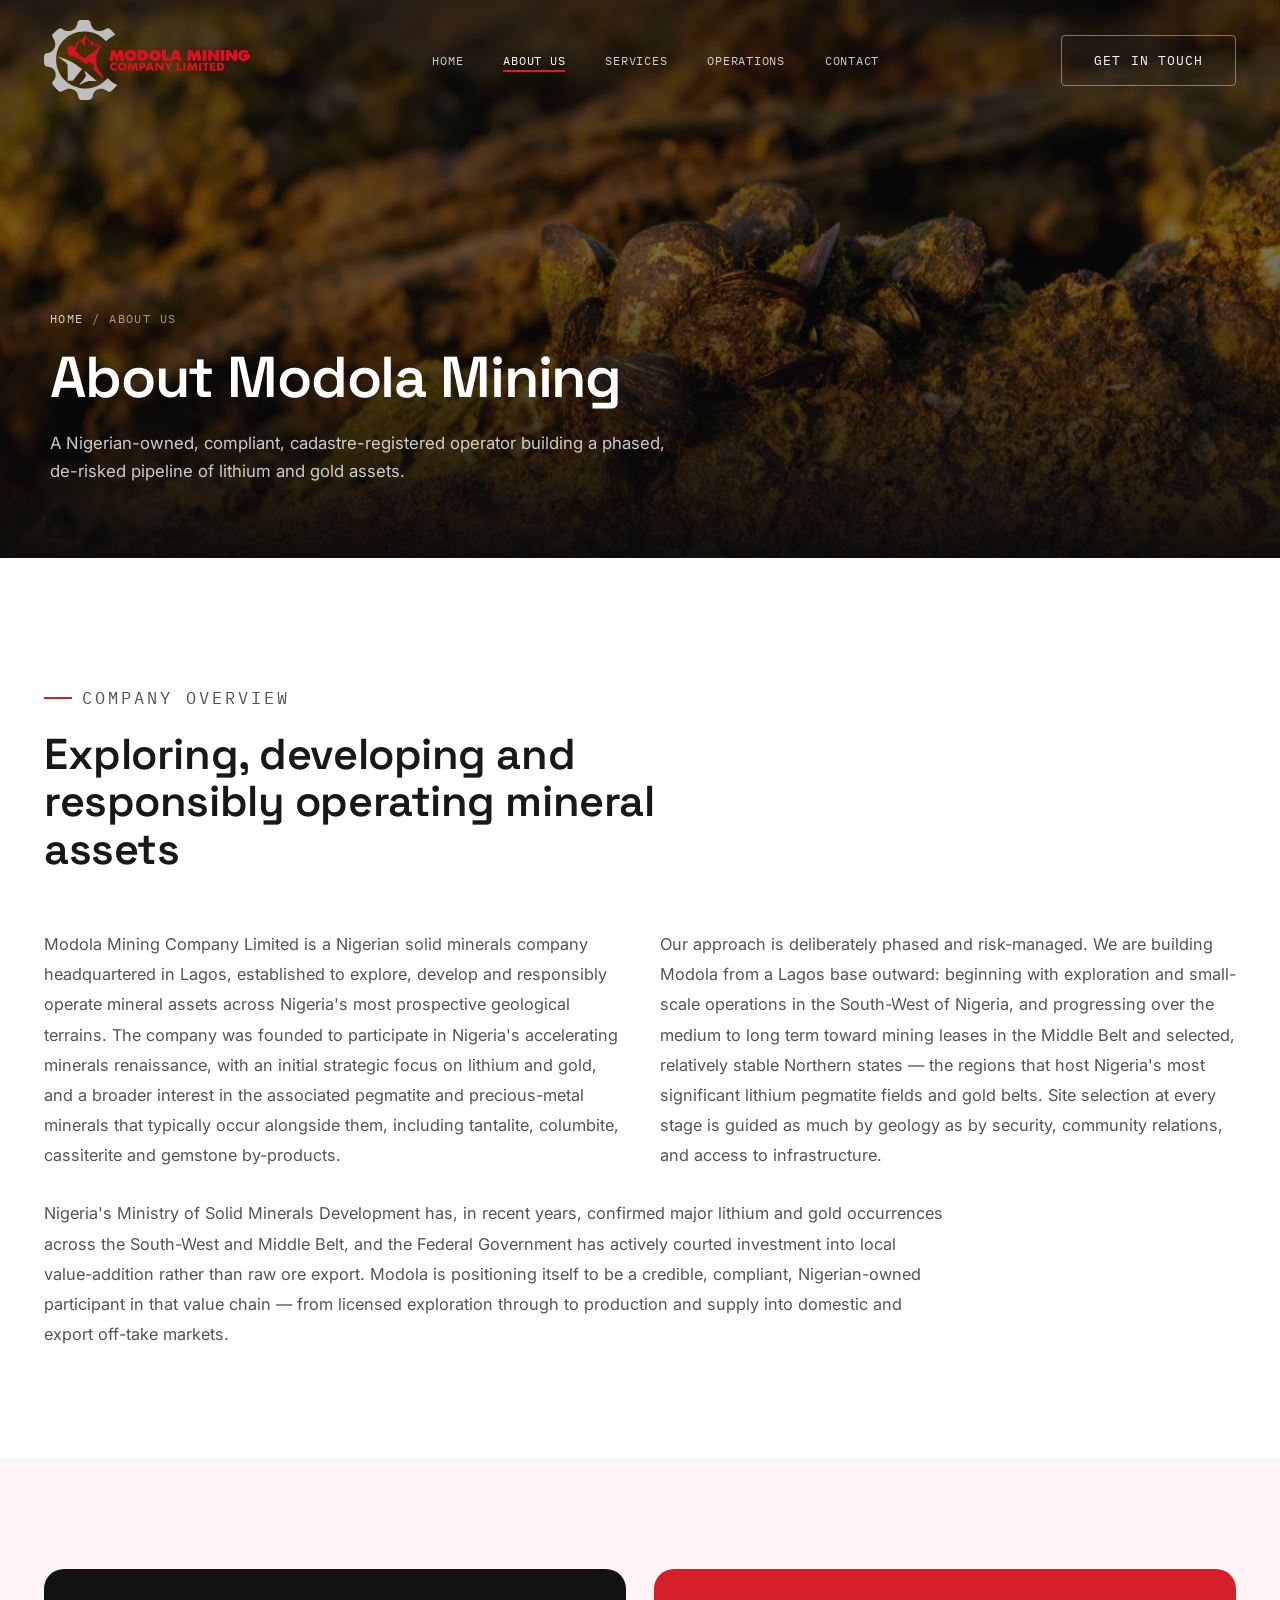
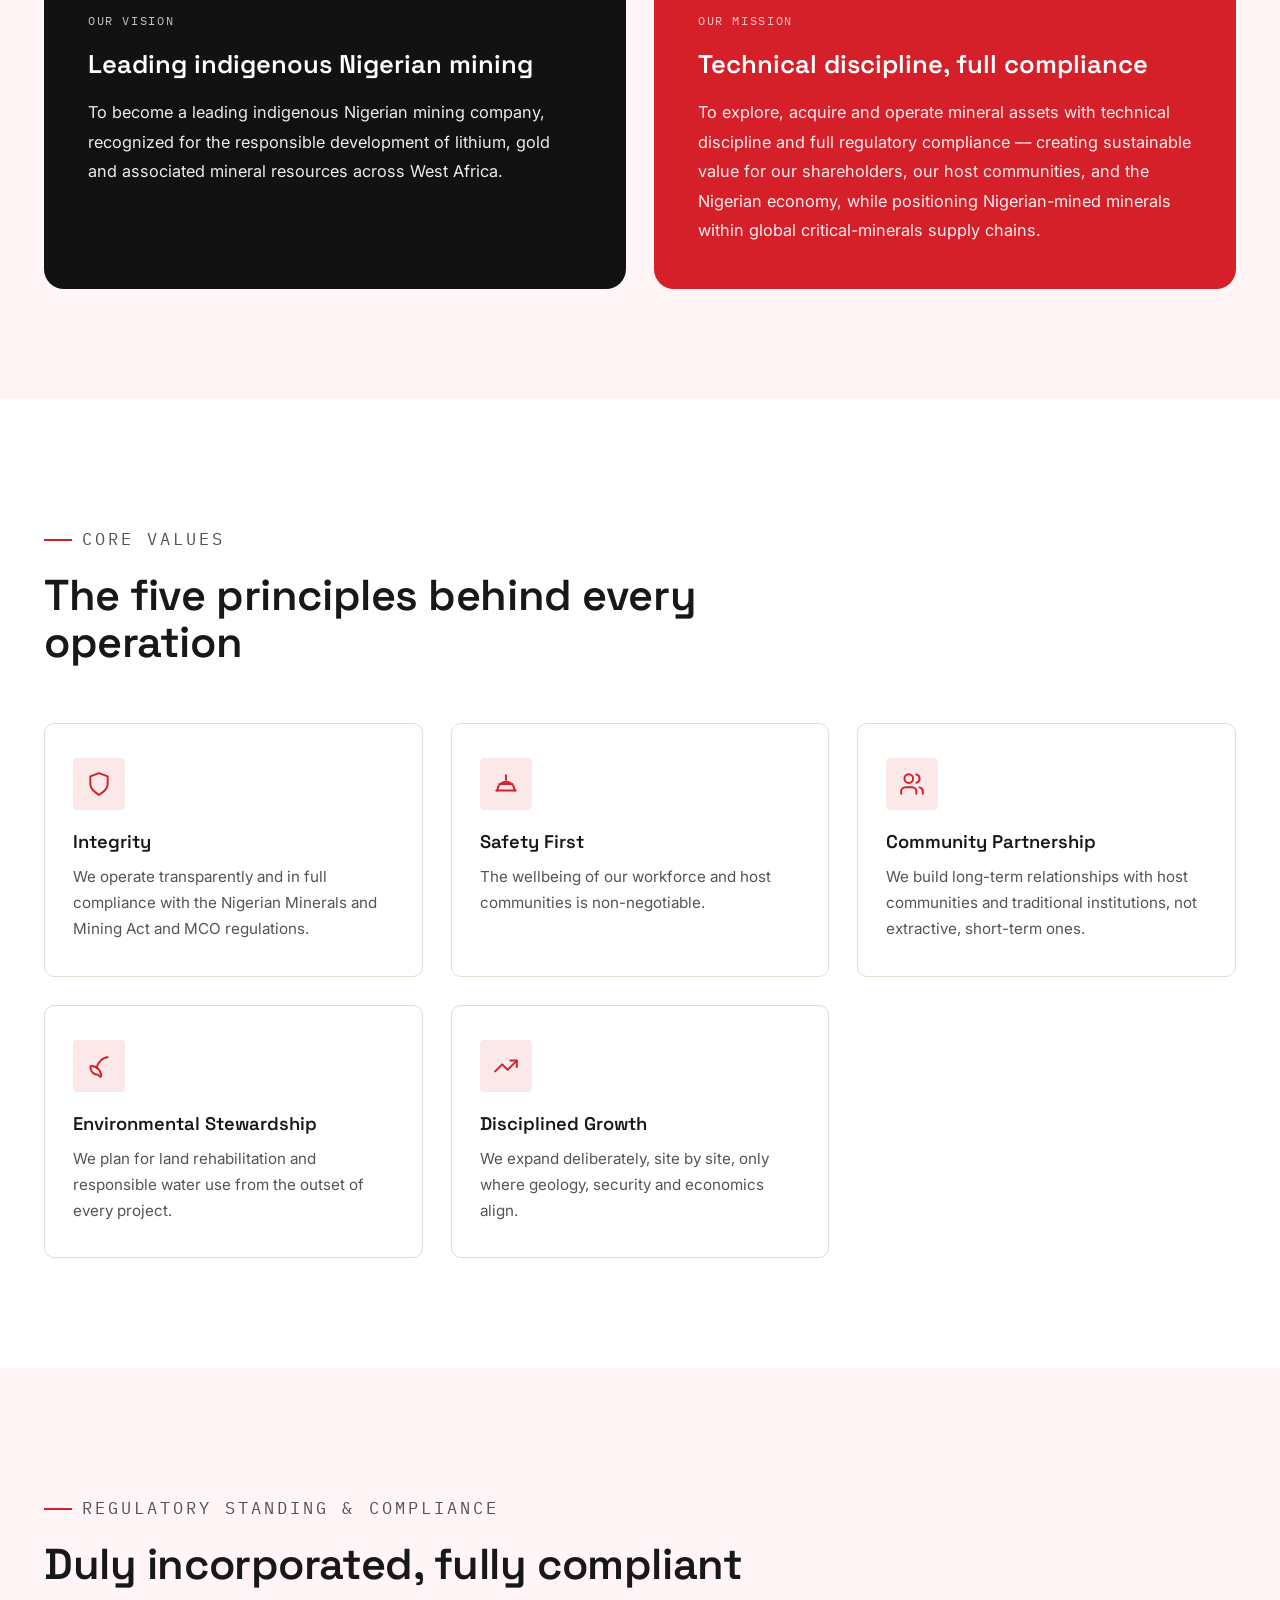
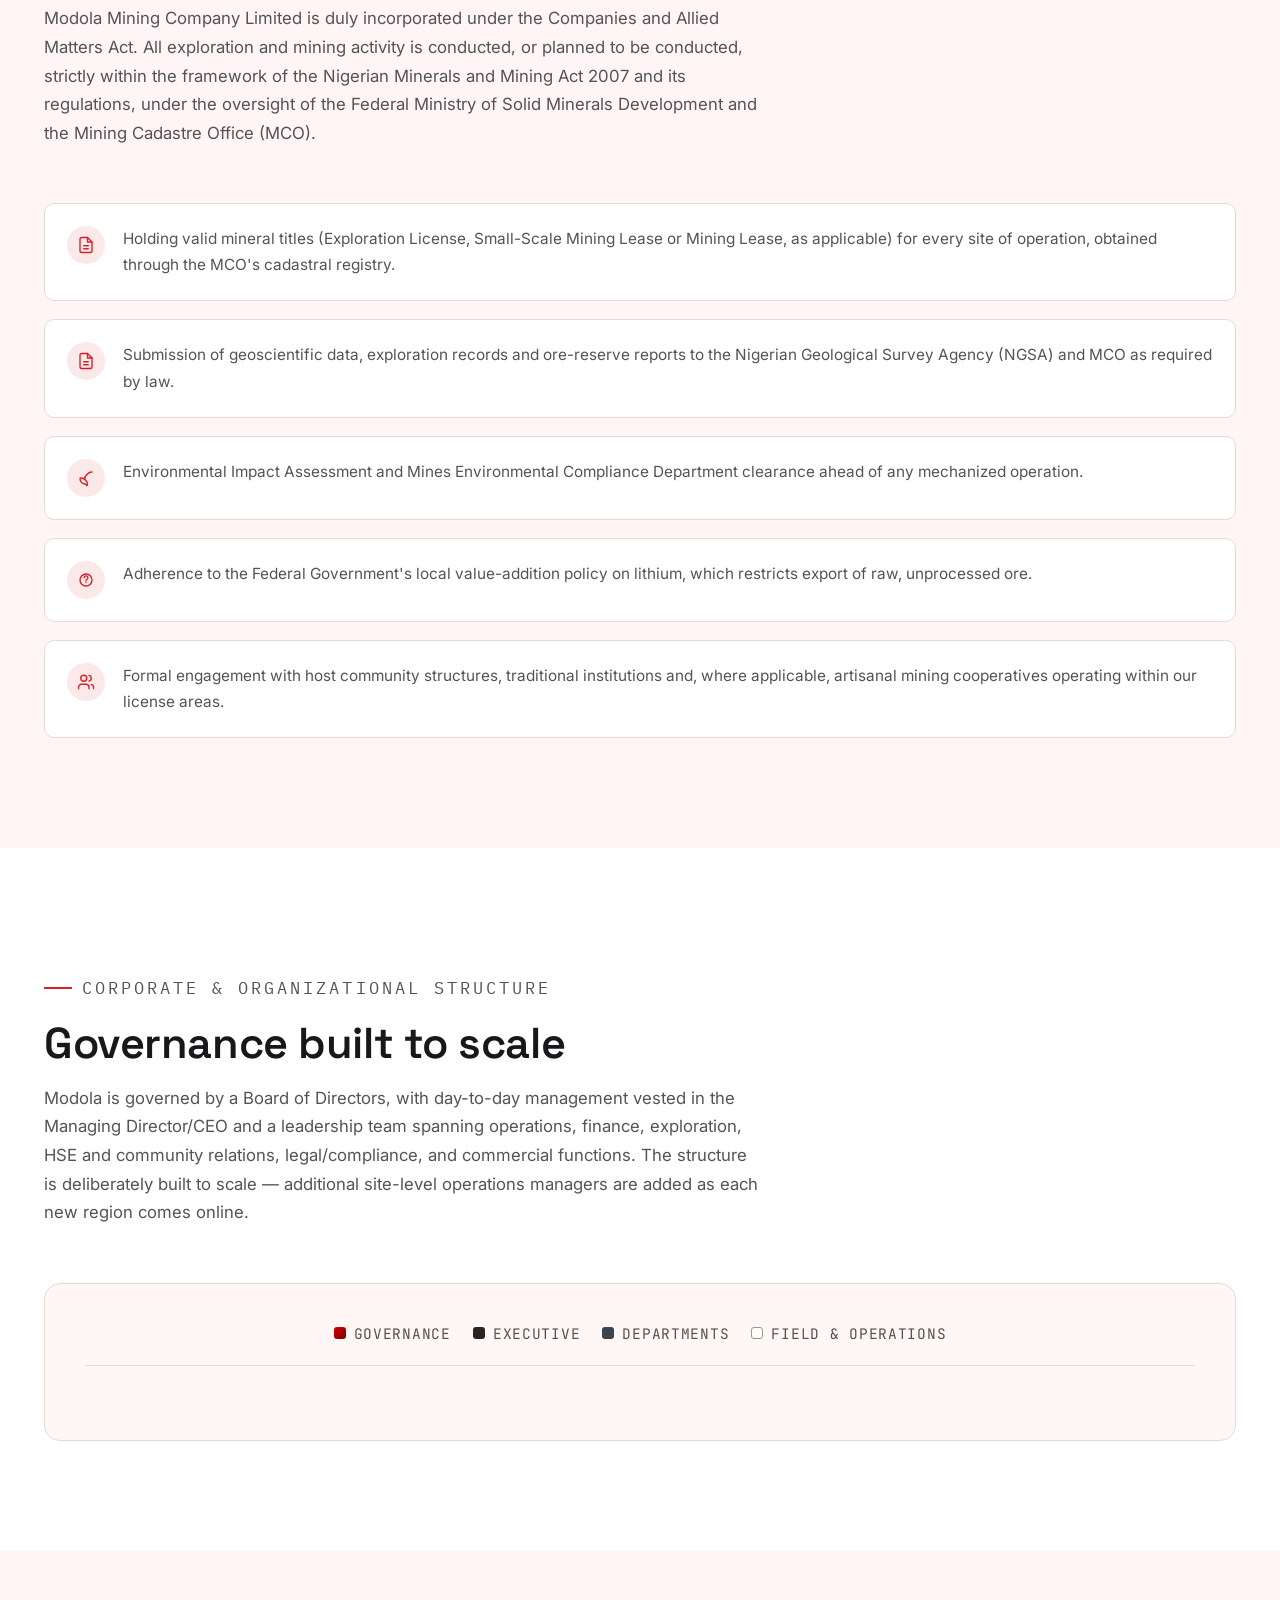
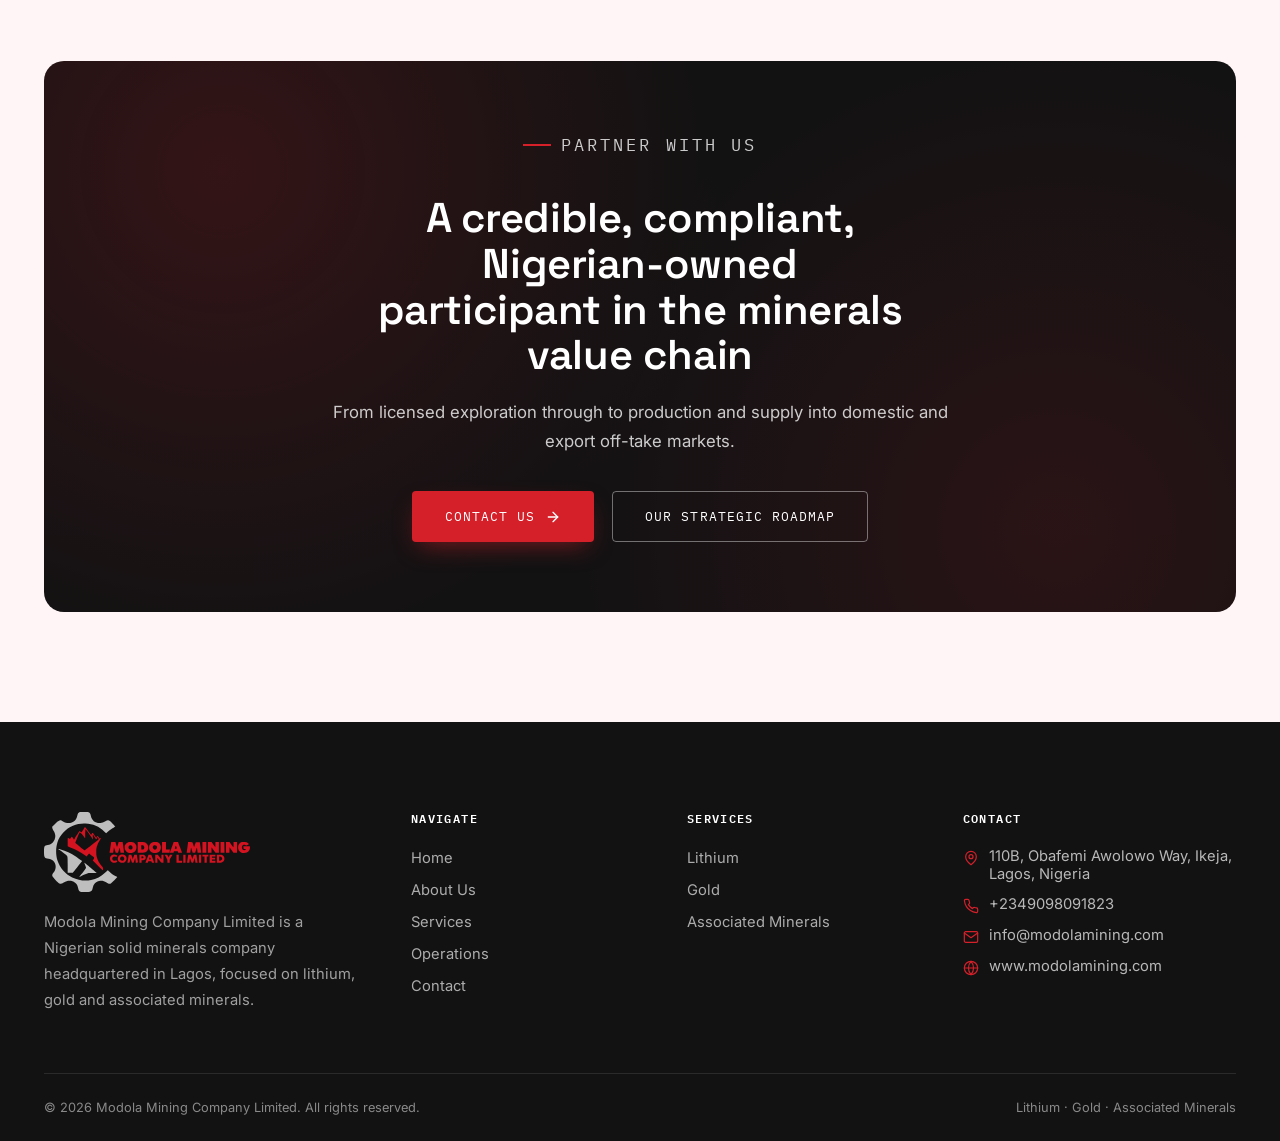
==== commit 2c0d1393: "latest update" ====
--- a/about.html
+++ b/about.html
@@ -4,13 +4,13 @@
 <meta charset="UTF-8">
 <meta name="viewport" content="width=device-width, initial-scale=1.0">
 <title>About Us | Modola Mining Company Limited</title>
-<meta name="description" content="Modola Mining Company Limited is duly incorporated under the Companies and Allied Matters Act (RC: 7169111). Learn about our vision, mission, core values, regulatory standing and organizational structure.">
+<meta name="description" content="Modola Mining Company Limited is duly incorporated under the Companies and Allied Matters Act. Learn about our vision, mission, core values, regulatory standing and organizational structure.">
 <meta property="og:type" content="website">
 <meta property="og:title" content="About Us | Modola Mining Company Limited">
 <meta property="og:description" content="A Nigerian-owned, compliant, cadastre-registered solid minerals operator building toward Nigeria's lithium and gold value chain.">
 <meta property="og:image" content="images/logo.png">
 <meta name="twitter:card" content="summary_large_image">
-<link rel="icon" href="images/logo.png">
+<link rel="icon" href="images/favicon.png">
 <link rel="stylesheet" href="css/style.css">
 <link rel="preconnect" href="https://fonts.googleapis.com">
 <link href="https://fonts.googleapis.com/css2?family=Oswald:wght@400;500;600;700&family=JetBrains+Mono:wght@400;500&display=swap" rel="stylesheet">
@@ -59,7 +59,7 @@
       <h2>Exploring, developing and responsibly operating mineral assets</h2>
     </div>
     <div class="grid grid--2" style="gap:40px;" data-stagger>
-      <p style="color:var(--slate-600); line-height:1.85; font-size:1.02rem;">Modola Mining Company Limited (RC: 7169111) is a Nigerian solid minerals company headquartered in Lagos, established to explore, develop and responsibly operate mineral assets across Nigeria's most prospective geological terrains. The company was founded to participate in Nigeria's accelerating minerals renaissance, with an initial strategic focus on lithium and gold, and a broader interest in the associated pegmatite and precious-metal minerals that typically occur alongside them, including tantalite, columbite, cassiterite and gemstone by-products.</p>
+      <p style="color:var(--slate-600); line-height:1.85; font-size:1.02rem;">Modola Mining Company Limited is a Nigerian solid minerals company headquartered in Lagos, established to explore, develop and responsibly operate mineral assets across Nigeria's most prospective geological terrains. The company was founded to participate in Nigeria's accelerating minerals renaissance, with an initial strategic focus on lithium and gold, and a broader interest in the associated pegmatite and precious-metal minerals that typically occur alongside them, including tantalite, columbite, cassiterite and gemstone by-products.</p>
       <p style="color:var(--slate-600); line-height:1.85; font-size:1.02rem;">Our approach is deliberately phased and risk-managed. We are building Modola from a Lagos base outward: beginning with exploration and small-scale operations in the South-West of Nigeria, and progressing over the medium to long term toward mining leases in the Middle Belt and selected, relatively stable Northern states — the regions that host Nigeria's most significant lithium pegmatite fields and gold belts. Site selection at every stage is guided as much by geology as by security, community relations, and access to infrastructure.</p>
     </div>
     <p style="color:var(--slate-600); line-height:1.85; font-size:1.02rem; margin-top:28px; max-width:900px;" data-reveal>Nigeria's Ministry of Solid Minerals Development has, in recent years, confirmed major lithium and gold occurrences across the South-West and Middle Belt, and the Federal Government has actively courted investment into local value-addition rather than raw ore export. Modola is positioning itself to be a credible, compliant, Nigerian-owned participant in that value chain — from licensed exploration through to production and supply into domestic and export off-take markets.</p>
@@ -127,7 +127,7 @@
     <div class="section-head">
       <p class="eyebrow">Regulatory Standing &amp; Compliance</p>
       <h2>Duly incorporated, fully compliant</h2>
-      <p>Modola Mining Company Limited is duly incorporated under the Companies and Allied Matters Act (RC: 7169111). All exploration and mining activity is conducted, or planned to be conducted, strictly within the framework of the Nigerian Minerals and Mining Act 2007 and its regulations, under the oversight of the Federal Ministry of Solid Minerals Development and the Mining Cadastre Office (MCO).</p>
+      <p>Modola Mining Company Limited is duly incorporated under the Companies and Allied Matters Act. All exploration and mining activity is conducted, or planned to be conducted, strictly within the framework of the Nigerian Minerals and Mining Act 2007 and its regulations, under the oversight of the Federal Ministry of Solid Minerals Development and the Mining Cadastre Office (MCO).</p>
     </div>
     <div class="compliance-list" data-stagger>
       <div class="compliance-item">
@@ -160,7 +160,7 @@
     <div class="section-head">
       <p class="eyebrow">Corporate &amp; Organizational Structure</p>
       <h2>Governance built to scale</h2>
-      <p>Modola is governed by a Board of Directors, with day-to-day management vested in the Managing Director/CEO and a lean leadership team spanning operations, finance, exploration, HSE and community relations, legal/compliance, and commercial functions. The structure is deliberately built to scale — additional site-level operations managers are added as each new region comes online.</p>
+      <p>Modola is governed by a Board of Directors, with day-to-day management vested in the Managing Director/CEO and a leadership team spanning operations, finance, exploration, HSE and community relations, legal/compliance, and commercial functions. The structure is deliberately built to scale — additional site-level operations managers are added as each new region comes online.</p>
     </div>
     <div class="org-wrap og-chart-widget" data-reveal="zoom">
       <div class="og-legend">
@@ -170,7 +170,7 @@
         <div class="og-legend-item"><span class="og-swatch og-field"></span>Field &amp; Operations</div>
       </div>
 
-      <div class="og-root">
+      <!-- <div class="og-root">
         <div class="og-node og-governance">Board of Directors<span class="og-tag">GOVERNANCE</span></div>
         <div class="og-connector"></div>
         <div class="og-node og-executive">Managing Director / Chief Executive Officer<span class="og-tag">EXECUTIVE</span></div>
@@ -204,7 +204,7 @@
           <li><div class="og-node og-department">Head, Commercial &amp; Business Development</div></li>
           <li><div class="og-node og-department">Head, HR &amp; Administration</div></li>
         </ul>
-      </div>
+      </div> -->
     </div>
   </div>
 </section>
@@ -234,7 +234,7 @@
         <a href="index.html" class="brand">
           <img src="images/logo.svg" alt="Modola Mining Company Limited logo">
         </a>
-        <p>Modola Mining Company Limited (RC: 7169111) is a Nigerian solid minerals company headquartered in Lagos, focused on lithium, gold and associated minerals.</p>
+        <p>Modola Mining Company Limited is a Nigerian solid minerals company headquartered in Lagos, focused on lithium, gold and associated minerals.</p>
       </div>
       <div class="footer-col">
         <h4>Navigate</h4>
@@ -258,14 +258,14 @@
         <h4>Contact</h4>
         <ul class="footer-contact">
           <li><svg viewBox="0 0 24 24" fill="none" stroke="currentColor" stroke-width="1.8" stroke-linecap="round" stroke-linejoin="round"><path d="M20 10c0 6-8 12-8 12s-8-6-8-12a8 8 0 0 1 16 0Z"/><circle cx="12" cy="10" r="3"/></svg><span>110B, Obafemi Awolowo Way, Ikeja, Lagos, Nigeria</span></li>
-          <li><svg viewBox="0 0 24 24" fill="none" stroke="currentColor" stroke-width="1.8" stroke-linecap="round" stroke-linejoin="round"><path d="M22 16.92v3a2 2 0 0 1-2.18 2 19.79 19.79 0 0 1-8.63-3.07 19.5 19.5 0 0 1-6-6 19.79 19.79 0 0 1-3.07-8.67A2 2 0 0 1 4.11 2h3a2 2 0 0 1 2 1.72c.127.96.361 1.903.7 2.81a2 2 0 0 1-.45 2.11L8.09 9.91a16 16 0 0 0 6 6l1.27-1.27a2 2 0 0 1 2.11-.45c.907.339 1.85.573 2.81.7A2 2 0 0 1 22 16.92Z"/></svg><span>0909 809 1823</span></li>
+          <li><svg viewBox="0 0 24 24" fill="none" stroke="currentColor" stroke-width="1.8" stroke-linecap="round" stroke-linejoin="round"><path d="M22 16.92v3a2 2 0 0 1-2.18 2 19.79 19.79 0 0 1-8.63-3.07 19.5 19.5 0 0 1-6-6 19.79 19.79 0 0 1-3.07-8.67A2 2 0 0 1 4.11 2h3a2 2 0 0 1 2 1.72c.127.96.361 1.903.7 2.81a2 2 0 0 1-.45 2.11L8.09 9.91a16 16 0 0 0 6 6l1.27-1.27a2 2 0 0 1 2.11-.45c.907.339 1.85.573 2.81.7A2 2 0 0 1 22 16.92Z"/></svg><span>+2349098091823</span></li>
           <li><svg viewBox="0 0 24 24" fill="none" stroke="currentColor" stroke-width="1.8" stroke-linecap="round" stroke-linejoin="round"><rect x="2" y="4" width="20" height="16" rx="2"/><path d="m22 6-10 7L2 6"/></svg><span>info@modolamining.com</span></li>
           <li><svg viewBox="0 0 24 24" fill="none" stroke="currentColor" stroke-width="1.8" stroke-linecap="round" stroke-linejoin="round"><circle cx="12" cy="12" r="10"/><path d="M2 12h20M12 2a15 15 0 0 1 0 20 15 15 0 0 1 0-20"/></svg><span>www.modolamining.com</span></li>
         </ul>
       </div>
     </div>
     <div class="footer-bottom">
-      <span>© 2026 Modola Mining Company Limited. All rights reserved. RC: 7169111.</span>
+      <span>© 2026 Modola Mining Company Limited. All rights reserved.</span>
       <span>Lithium · Gold · Associated Minerals</span>
     </div>
   </div>
--- a/css/style.css
+++ b/css/style.css
@@ -15,7 +15,7 @@
   --charcoal-700: #3A3A3D;
   --slate-600:    #545454; /* brand gray, from logo */
   --slate-400:    #8A8A8A;
-  --stone-50:     #F6F4F0;
+  --stone-50:     #fff5f6;
   --stone-100:    #EFEBE3;
   --stone-200:    #E3DDD1;
   --white:        #FFFFFF;
@@ -417,7 +417,7 @@
    AT A GLANCE (fact strip — real, sourced figures only)
    ========================================================================== */
 .glance{
-  display:grid; grid-template-columns: repeat(4, 1fr);
+  display:grid; grid-template-columns: repeat(3, 1fr);
   border: 1px solid var(--stone-200); border-radius: var(--radius-lg); overflow:hidden;
   background: var(--white);
 }
@@ -638,15 +638,15 @@
 
  /* ===== Organogram widget (scoped, does not affect the rest of the site) ===== */
   .og-chart-widget{
-    --og-paper: #EFE9DB;
+    --og-paper: #fff6f6;
     --og-ink: #2A2420;
     --og-ink-soft: #5B5147;
-    --og-rust: #B0502B;
-    --og-rust-deep: #8A3B1F;
-    --og-amber: #C98A34;
+    --og-rust: #d60000;
+    --og-rust-deep: #770007;
+    --og-amber: #ff3742;
     --og-slate: #3D444E;
     --og-slate-deep: #2C3138;
-    --og-stone: #DCD4BF;
+    --og-stone: #fff;
     --og-line: #A6957A;
     --og-shadow: 0 6px 16px rgba(42,36,32,0.14);
     background: var(--og-paper);
@@ -666,7 +666,7 @@
   .og-legend-item{
     display:flex; align-items:center; gap:8px;
     font-family:'JetBrains Mono', monospace;
-    font-size: 10.5px;
+    font-size: 14.5px;
     letter-spacing:0.05em;
     text-transform: uppercase;
     color: var(--og-ink-soft);
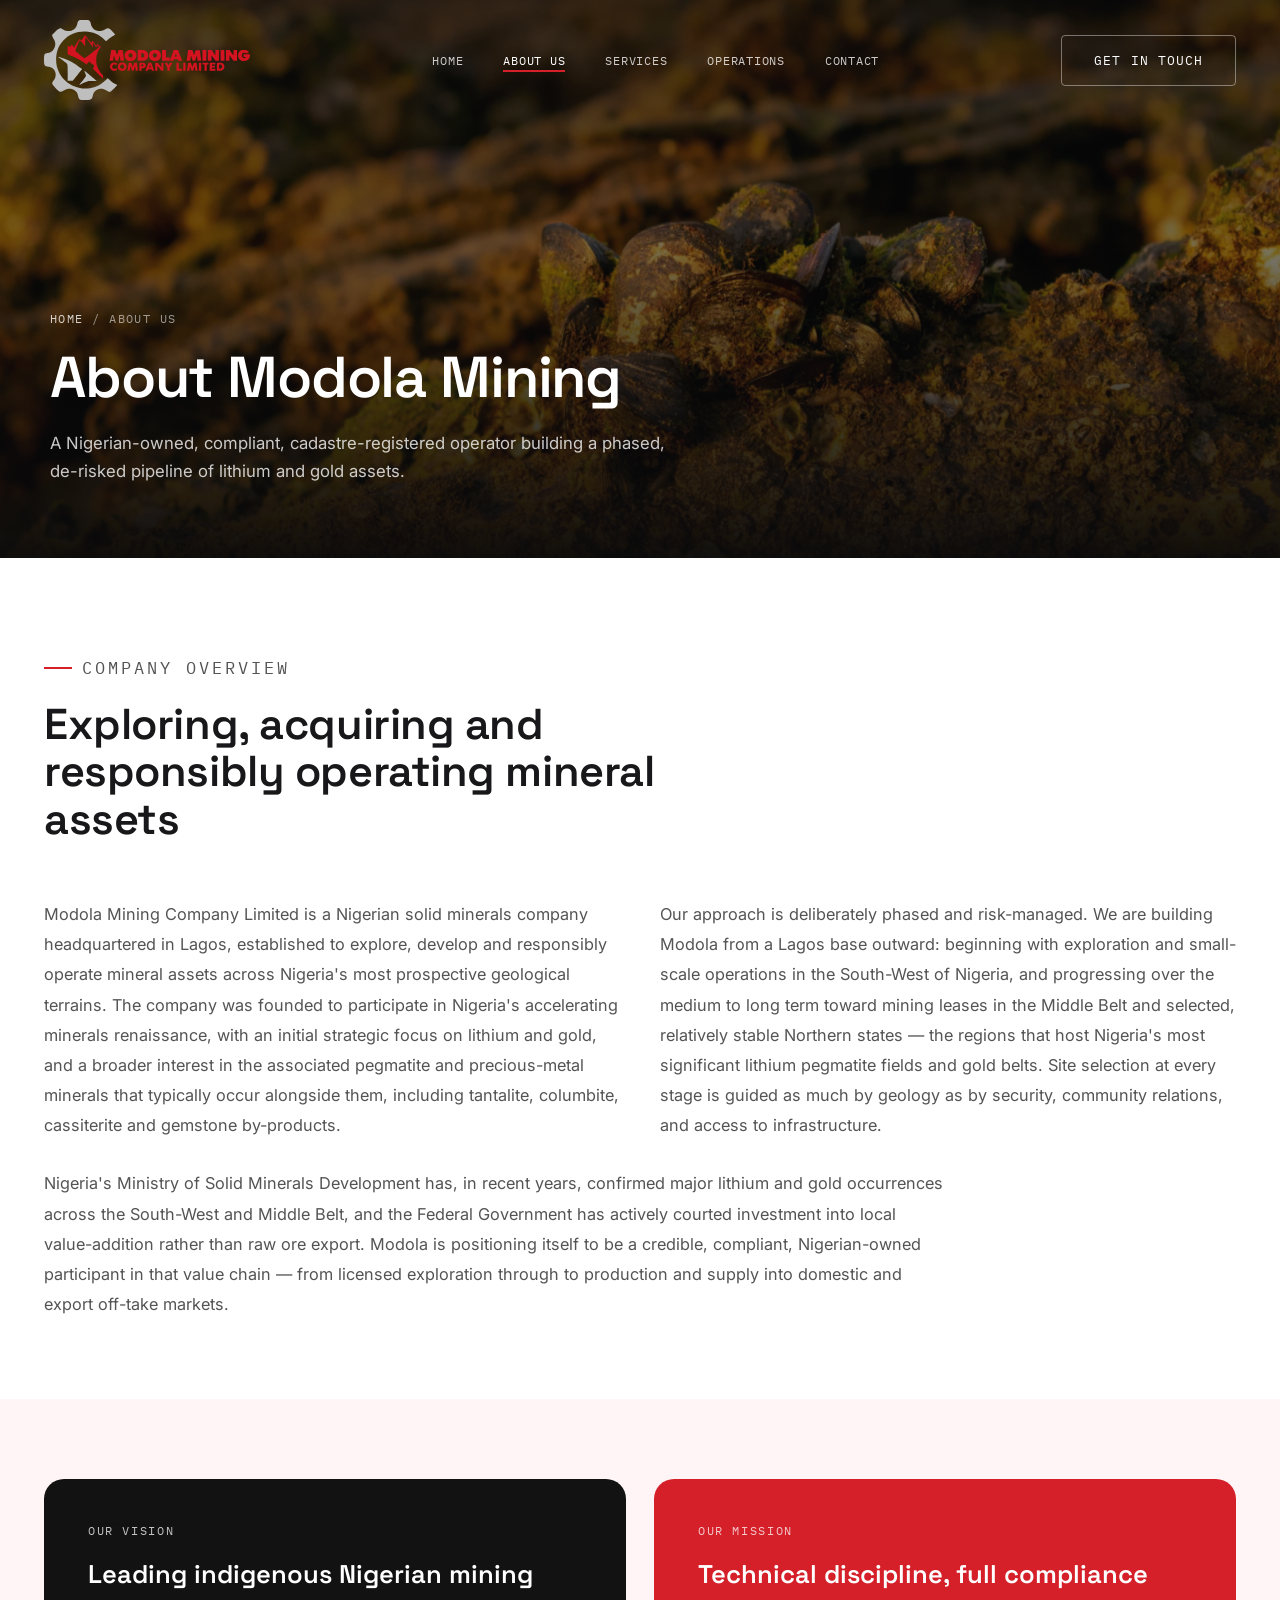
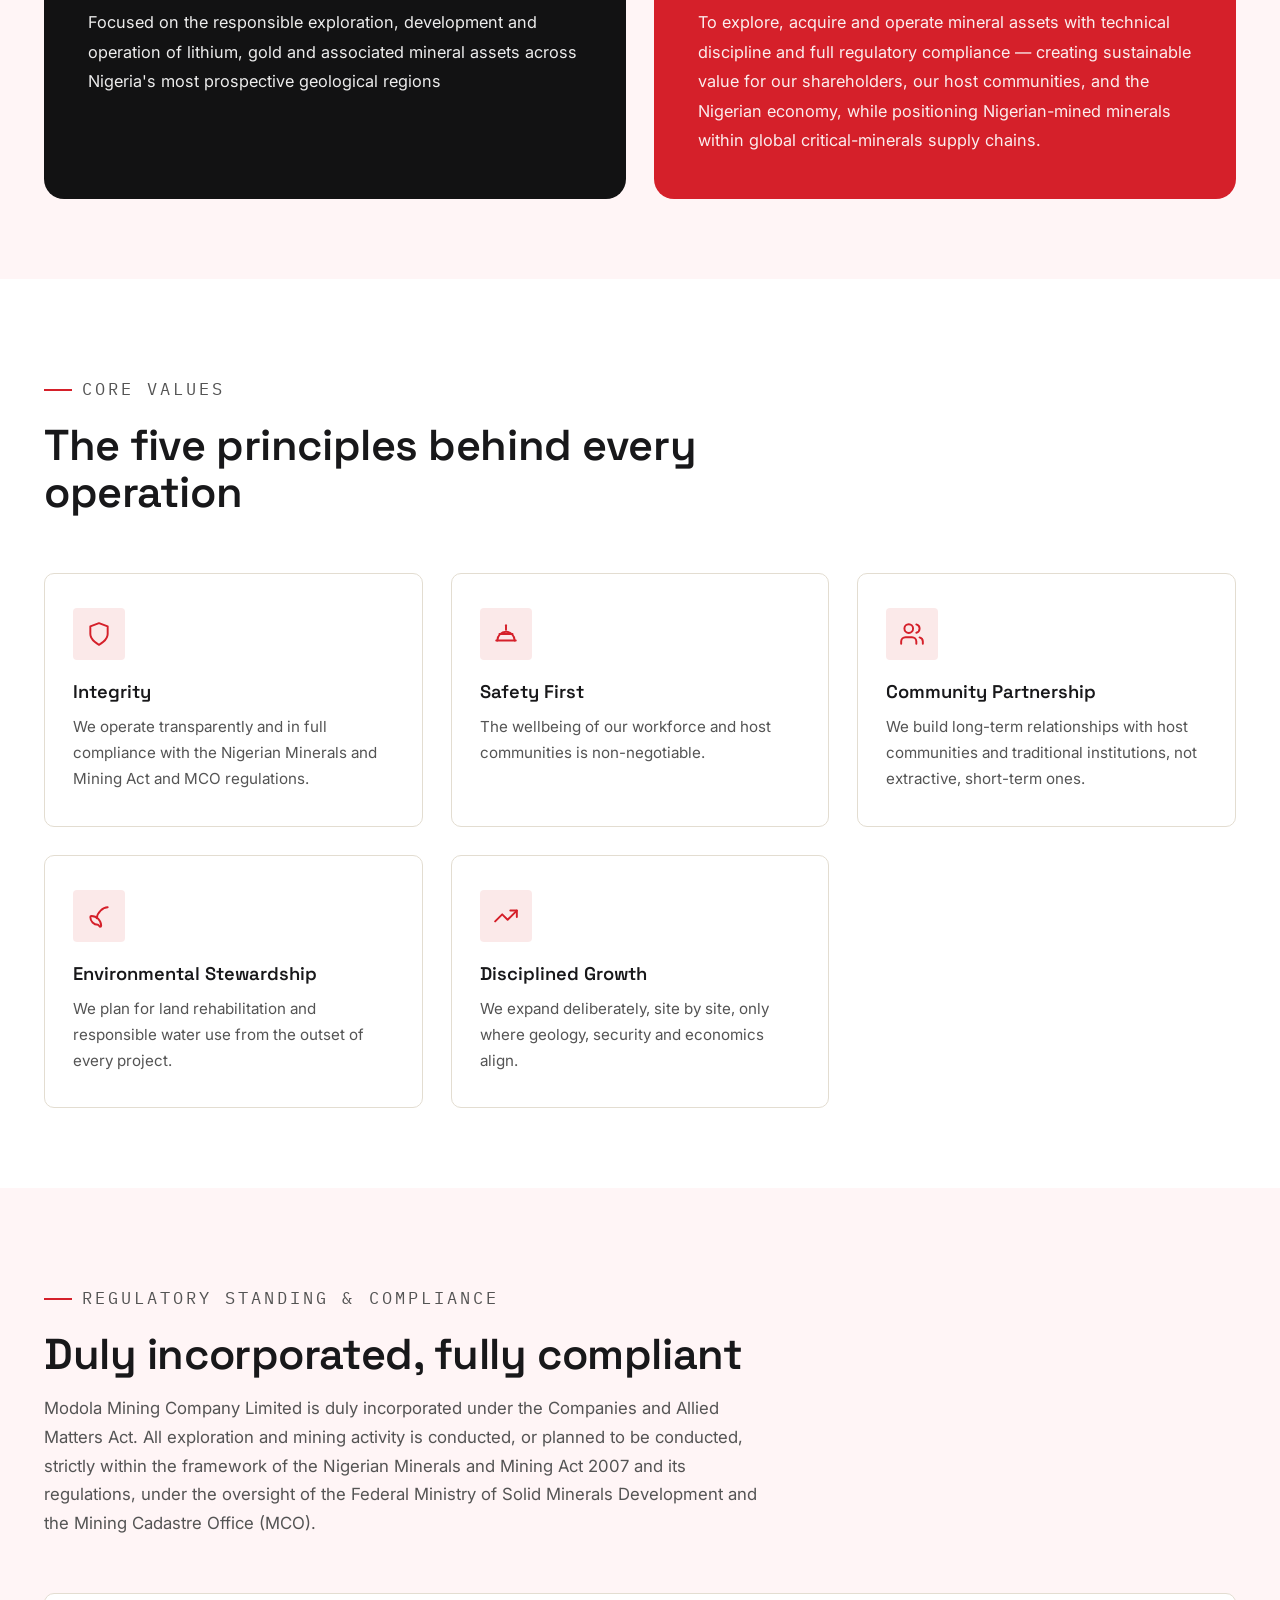
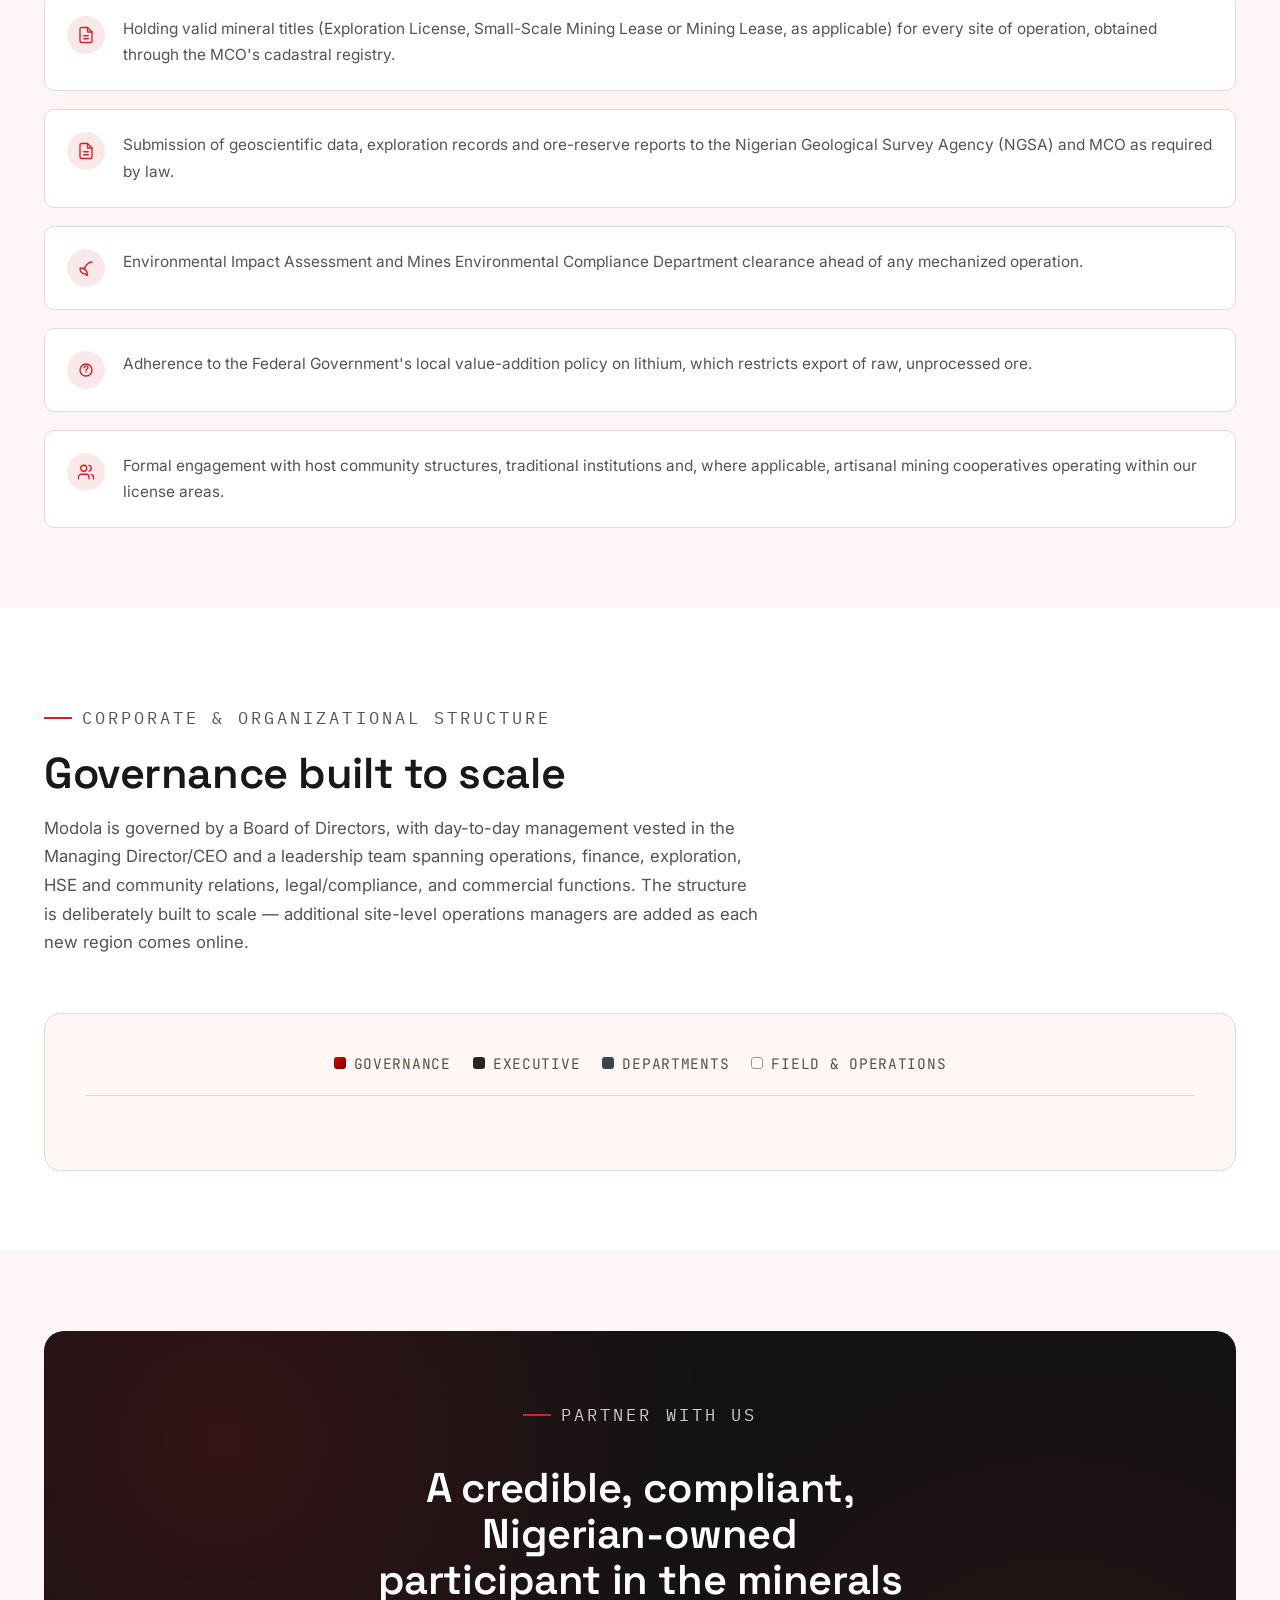
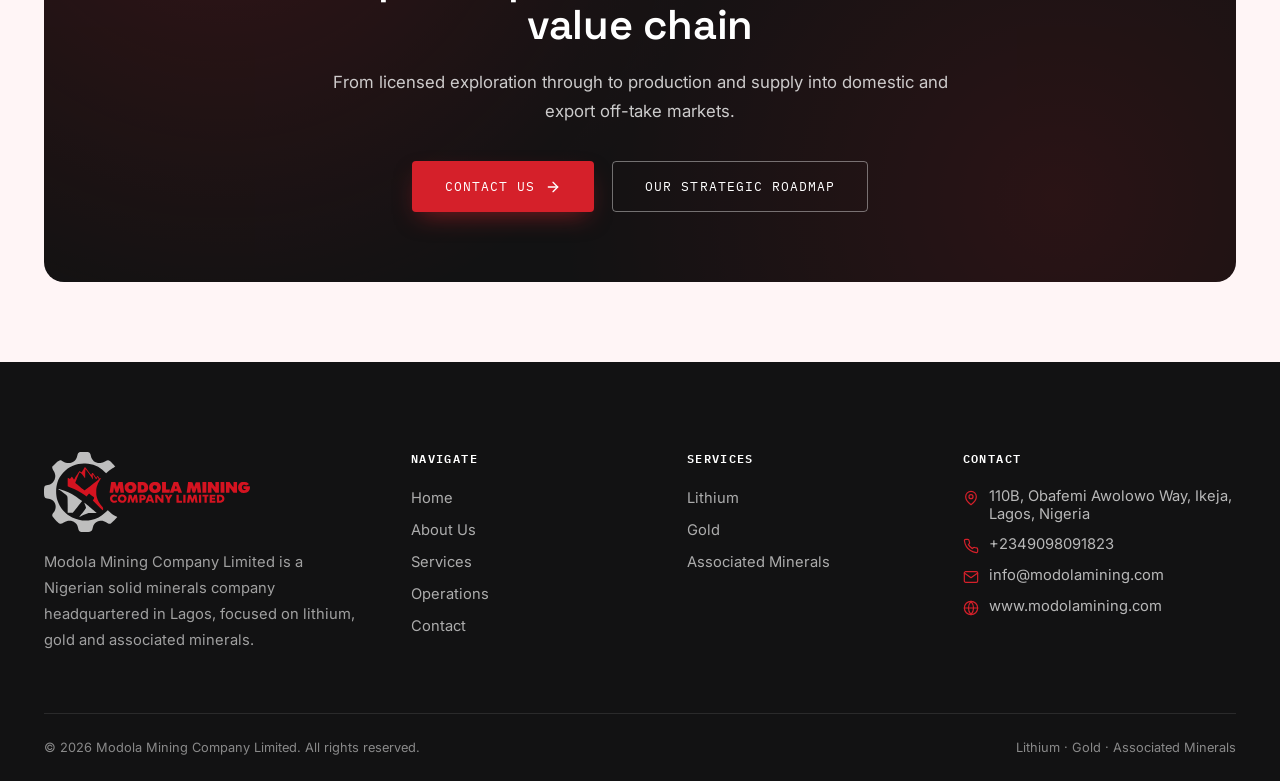
==== commit e04ca1e1: "Lat push" ====
--- a/about.html
+++ b/about.html
@@ -56,7 +56,7 @@
   <div class="container">
     <div class="section-head">
       <p class="eyebrow">Company Overview</p>
-      <h2>Exploring, developing and responsibly operating mineral assets</h2>
+      <h2>Exploring, acquiring and responsibly operating mineral assets</h2>
     </div>
     <div class="grid grid--2" style="gap:40px;" data-stagger>
       <p style="color:var(--slate-600); line-height:1.85; font-size:1.02rem;">Modola Mining Company Limited is a Nigerian solid minerals company headquartered in Lagos, established to explore, develop and responsibly operate mineral assets across Nigeria's most prospective geological terrains. The company was founded to participate in Nigeria's accelerating minerals renaissance, with an initial strategic focus on lithium and gold, and a broader interest in the associated pegmatite and precious-metal minerals that typically occur alongside them, including tantalite, columbite, cassiterite and gemstone by-products.</p>
@@ -73,7 +73,7 @@
       <div class="mv-panel vision">
         <span class="mark">Our Vision</span>
         <h3>Leading indigenous Nigerian mining</h3>
-        <p>To become a leading indigenous Nigerian mining company, recognized for the responsible development of lithium, gold and associated mineral resources across West Africa.</p>
+        <p> Focused on the responsible exploration, development and operation of lithium, gold and associated mineral assets across Nigeria's most prospective geological regions</p>
       </div>
       <div class="mv-panel mission">
         <span class="mark">Our Mission</span>
--- a/css/style.css
+++ b/css/style.css
@@ -72,7 +72,7 @@
    UTILITIES
    ========================================================================== */
 .container{ width:100%; max-width: var(--container); margin:0 auto; padding: 0 24px; }
-.section{ position:relative; padding: 110px 0; }
+.section{ position:relative; padding: 80px 0; }
 .section--tight{ padding: 80px 0; }
 .section--dark{ background: var(--charcoal-950); color: var(--stone-50); }
 .section--stone{ background: var(--stone-50); }
@@ -613,7 +613,7 @@
 @keyframes fadein{ from{ opacity:0; transform: translateY(20px);} to{ opacity:1; transform:none;} }
 
 /* Page load entrance for hero elements handled via .is-loaded class */
-.hero-tag, .hero h1, .hero-sub, .hero-actions, .hero-meta{ opacity:0; transform: translateY(26px); transition: opacity .9s var(--ease), transform .9s var(--ease); }
+.hero-tag, .hero h1, .hero-sub, .hero-actions, .hero-meta{ opacity:1; transform: translateY(26px); transition: opacity .9s var(--ease), transform .9s var(--ease); }
 .is-loaded .hero-tag{ opacity:1; transform:none; transition-delay:.1s; }
 .is-loaded .hero h1{ opacity:1; transform:none; transition-delay:.22s; }
 .is-loaded .hero-sub{ opacity:1; transform:none; transition-delay:.36s; }
@@ -768,12 +768,11 @@
   /* scroll */
 
 
-
 .ticker{
     width:100%;
     overflow:hidden;
     white-space:nowrap;
-        background-color: #fff6f7;
+        background-color: #fff;
 }
 
 .ticker-track{
@@ -841,4 +840,154 @@
 ::-moz-selection {
     background: #d51f2a;
     color: white;
-}+}
+
+.hero-head {
+  font-size: 46px;
+  padding-top: 70px;
+  padding-bottom: 26px;
+  width: 70%;
+  line-height: 1.1;
+  margin: 0;
+
+  opacity: 0;
+  transform: translateY(40px);
+
+  animation: heroReveal 1.2s ease-out forwards;
+  animation-delay: 0.3s;
+}
+
+@keyframes heroReveal {
+  to {
+    opacity: 1;
+    transform: translateY(0);
+  }
+}
+
+@media (max-width: 768px) {
+  .hero-head {
+    font-size: 34px;
+    width: 90%;
+  }
+}
+
+@media (max-width: 480px) {
+  .hero-head {
+    font-size: 29px;
+    width: 95%;
+  }
+}
+
+@media screen and (max-width: 768px) {
+  .hero-head {
+    font-size: 36px;
+    padding-top: 70px;
+        width: 90%;
+  }
+}
+
+
+/* ==========================================================================
+   WHY MODOLA — checklist band
+   ========================================================================== */
+.why-modola .split-body p.eyebrow{ margin-bottom:16px; }
+.why-modola h2{ color:#fff; margin-bottom: 30px; max-width: 18ch; }
+.why-list{ display:flex; flex-direction:column; gap: 14px; }
+.why-item{
+  display:flex; align-items:center; gap:18px;
+  padding: 18px 22px;
+  background: var(--charcoal-900);
+  border: 1px solid var(--charcoal-700);
+  border-radius: var(--radius-md);
+  transition: transform .4s var(--ease), border-color .4s ease, background .4s ease;
+}
+.why-item:hover{ transform: translateX(12px); border-color: var(--red); background: var(--charcoal-800); }
+.why-item .icon{
+  width: 38px; height:38px; border-radius:50%; flex-shrink:0;
+  background: var(--red); color:#fff;
+  display:flex; align-items:center; justify-content:center;
+  transition: transform .4s var(--ease);
+}
+.why-item:hover .icon{ transform: scale(1.12) rotate(-6deg); }
+.why-item .icon svg{ width:18px; height:18px; }
+.why-item span.txt{ font-size: 1.02rem; font-weight:500; color:#fff; }
+
+@media (max-width: 640px){
+  .why-item{ padding: 15px 18px; gap:14px; }
+  .why-item span.txt{ font-size:.94rem; }
+}
+
+
+
+/* ==========================================================================
+   GROWTH STRATEGY — phase cards (homepage roadmap preview)
+   ========================================================================== */
+.phase-card{
+  background: var(--white);
+  border: 1px solid var(--stone-200);
+  border-radius: var(--radius-md);
+  padding: 34px 28px;
+  position:relative;
+  overflow:hidden;
+  transition: transform .4s var(--ease), box-shadow .4s var(--ease), border-color .4s ease;
+}
+.phase-card::before{
+  content:""; position:absolute; top:0; left:0; width:100%; height:3px;
+  background: var(--red); transform: scaleX(0); transform-origin:left; transition: transform .4s var(--ease);
+}
+.phase-card:hover{ transform: translateY(-8px); box-shadow: 0 30px 50px -30px rgba(20,20,20,.3); border-color: transparent; }
+.phase-card:hover::before{ transform: scaleX(1); }
+.phase-card .num-badge{
+  width: 56px; height:56px; border-radius:50%;
+  background: var(--charcoal-950); color:#fff;
+  display:flex; align-items:center; justify-content:center;
+  font-family: var(--font-display); font-size:1.25rem;
+  margin-bottom: 24px;
+  transition: transform .4s var(--ease), background .4s ease;
+}
+.phase-card:hover .num-badge{ background: var(--red); transform: rotate(-8deg) scale(1.06); }
+.phase-card h3{ font-size:1.2rem; margin-bottom:12px; }
+.phase-card .locations{
+  display:flex; flex-wrap:wrap; gap:6px 10px;
+  font-family: var(--font-mono); font-size:.74rem; letter-spacing:.05em; text-transform:uppercase;
+  color: var(--red); margin-bottom:16px;
+}
+.phase-card p{ color: var(--slate-600); line-height:1.75; font-size:.95rem; }
+.phase-card .phase-tag{
+  position:absolute; top:28px; right:28px;
+  font-family: var(--font-mono); font-size:.68rem; letter-spacing:.1em; text-transform:uppercase; color: var(--slate-400);
+}
+
+
+
+/* ==========================================================================
+   CLOSING STATEMENT — final band before footer
+   ========================================================================== */
+.closing-statement{
+  position:relative;
+  background: var(--charcoal-950);
+  color:#fff;
+  padding: 110px 0;
+  text-align:center;
+  overflow:hidden;
+}
+.closing-statement::before{
+  content:""; position:absolute; inset:0; opacity:.5;
+  background: radial-gradient(circle at 20% 30%, rgba(213,32,42,.28), transparent 45%), radial-gradient(circle at 80% 75%, rgba(213,32,42,.2), transparent 45%);
+}
+.closing-statement .rule{
+  position:relative; z-index:2;
+  width: 56px; height:3px; background: var(--red);
+  margin: 0 auto 34px;
+}
+.closing-statement p{
+  position:relative; z-index:2;
+  font-family: var(--font-display);
+  font-size: clamp(1.3rem, 2.6vw, 2rem);
+  line-height: 1.65;
+  font-weight: 500;
+  letter-spacing: -.01em;
+  max-width: 900px;
+  margin: 0 auto;
+  color: #F4F2EF;
+}
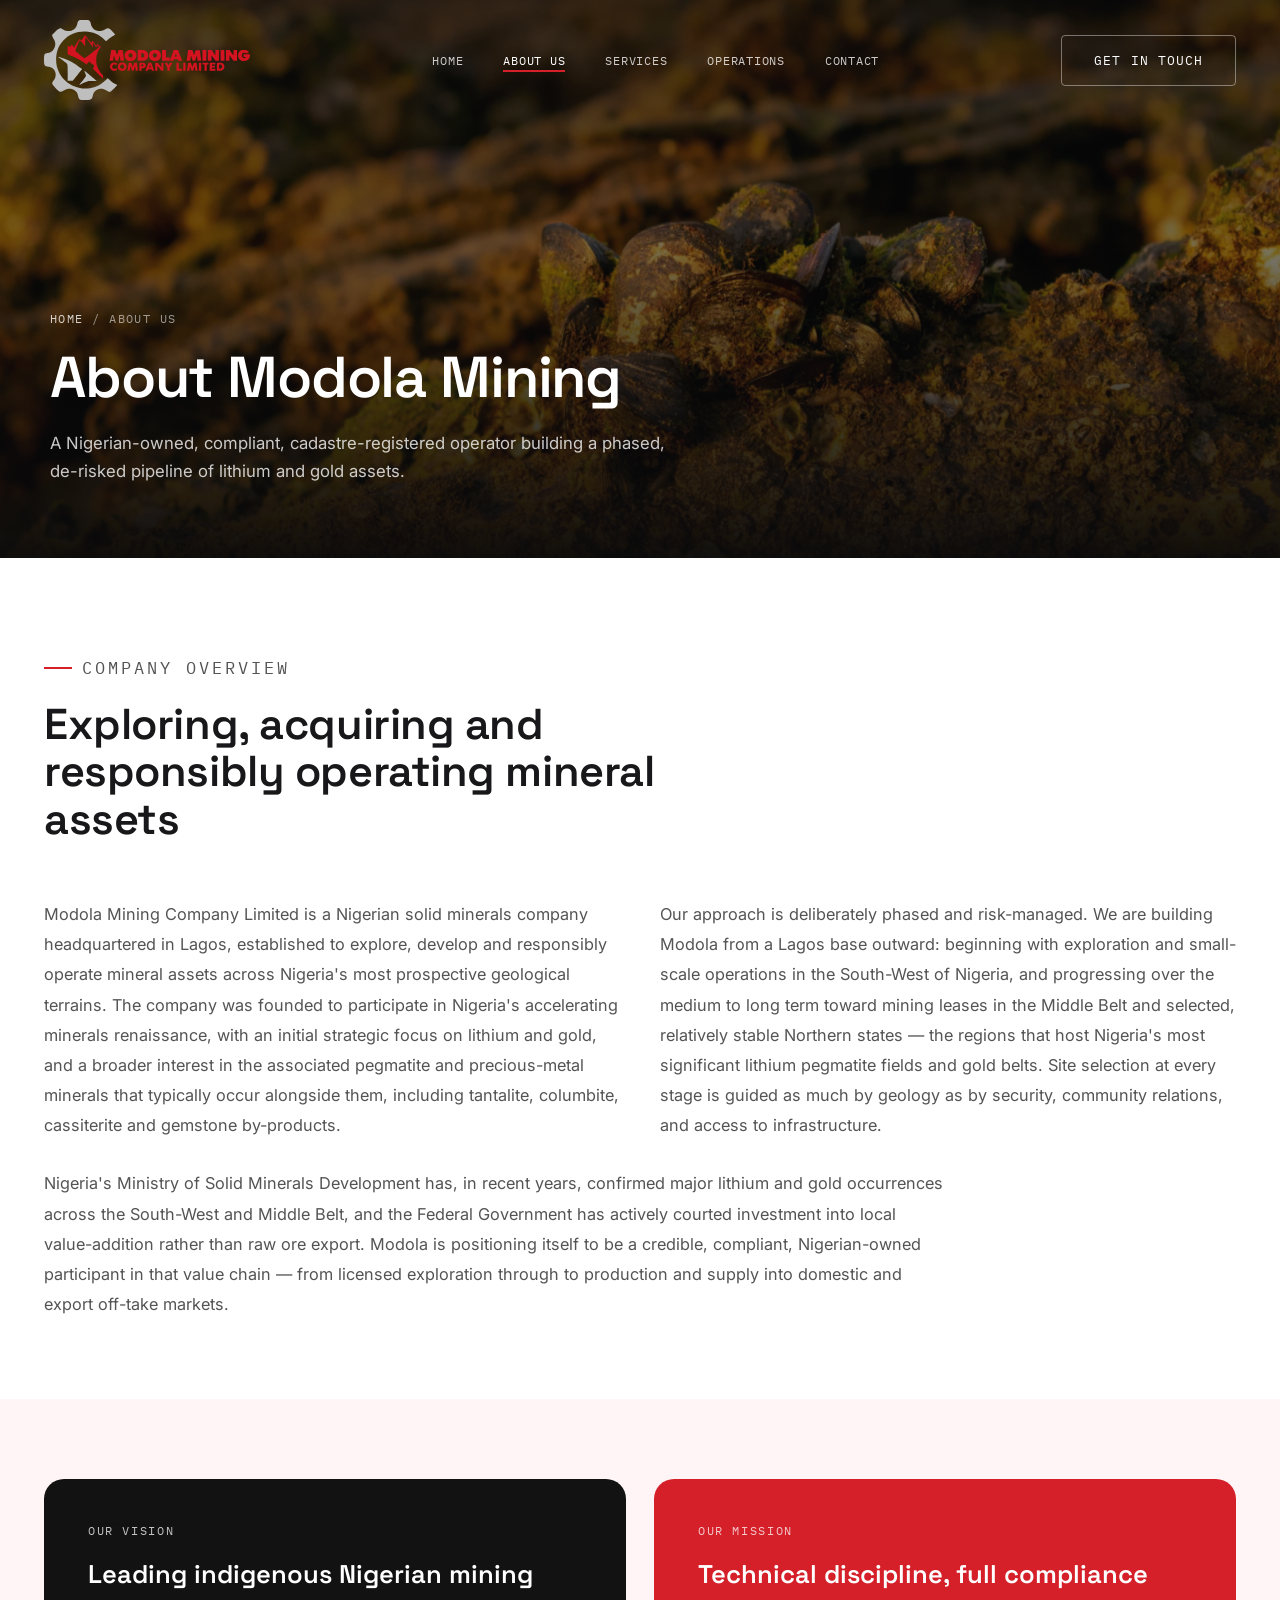
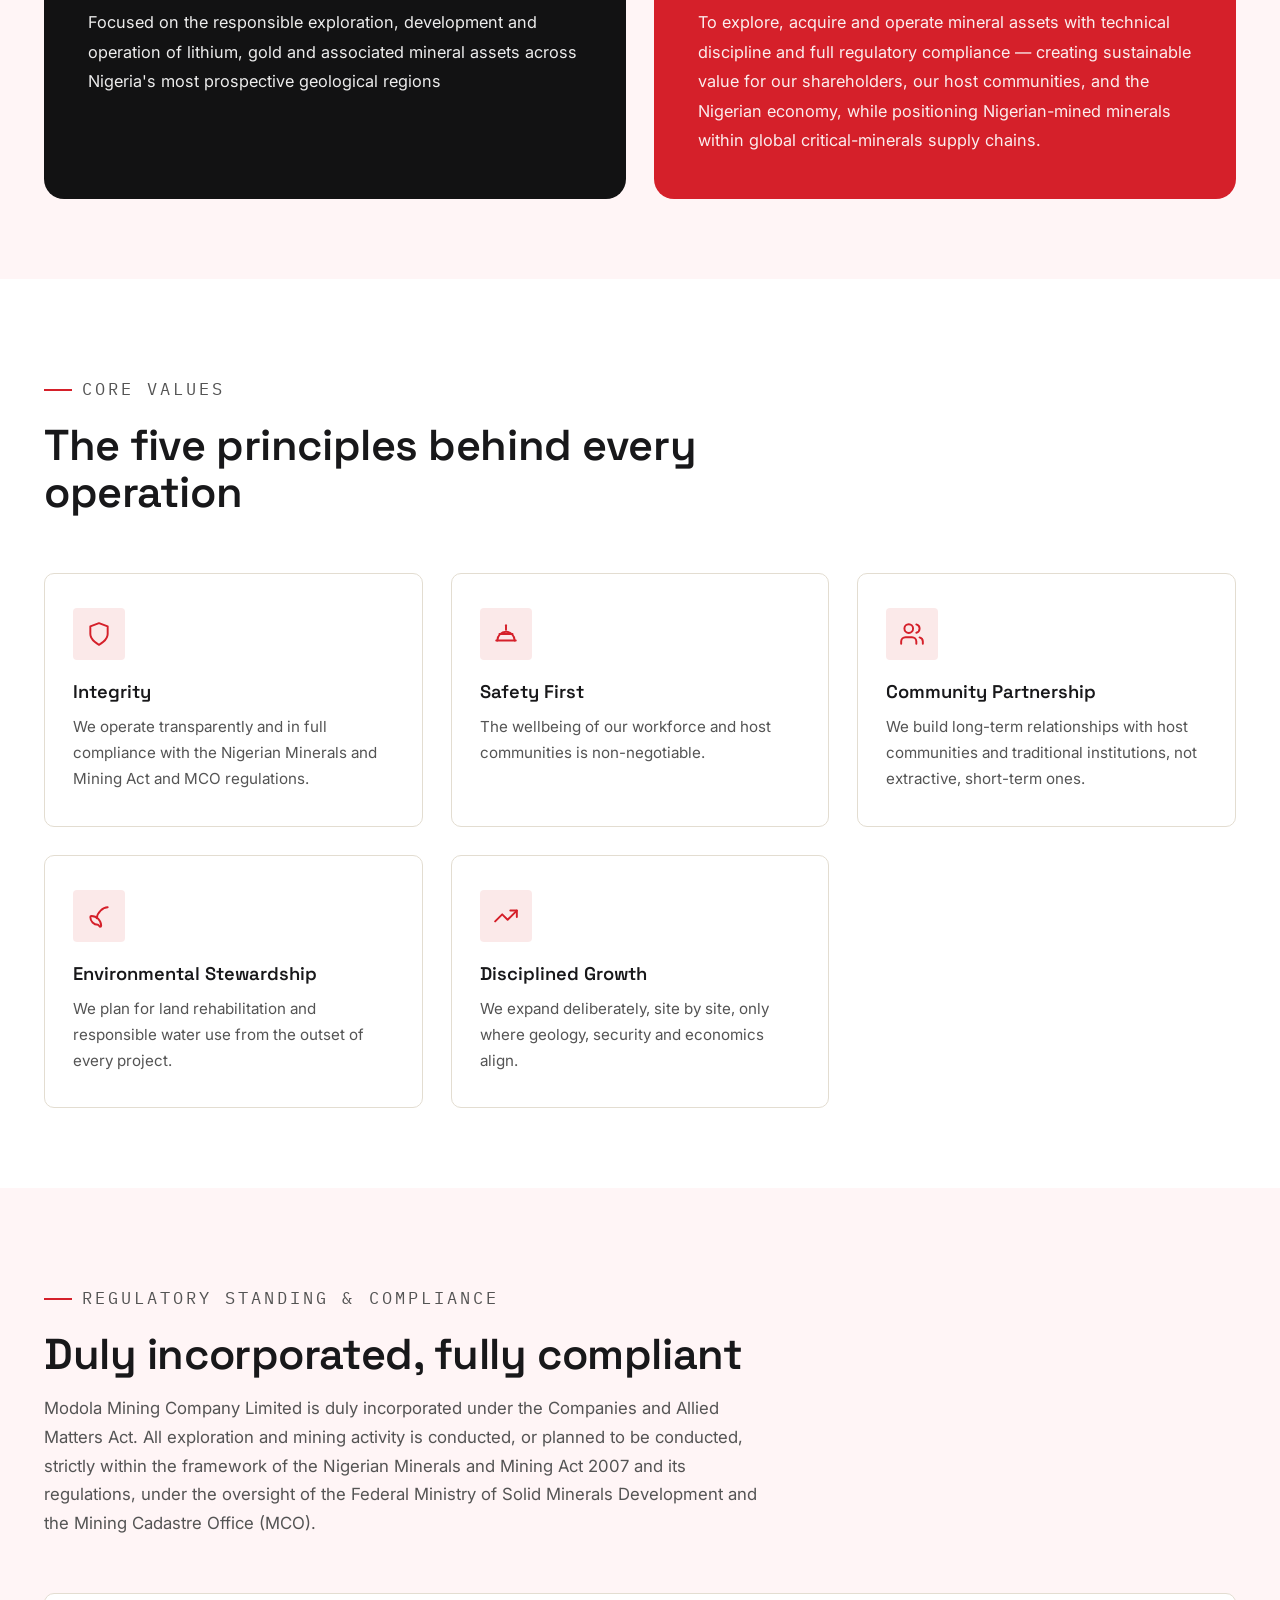
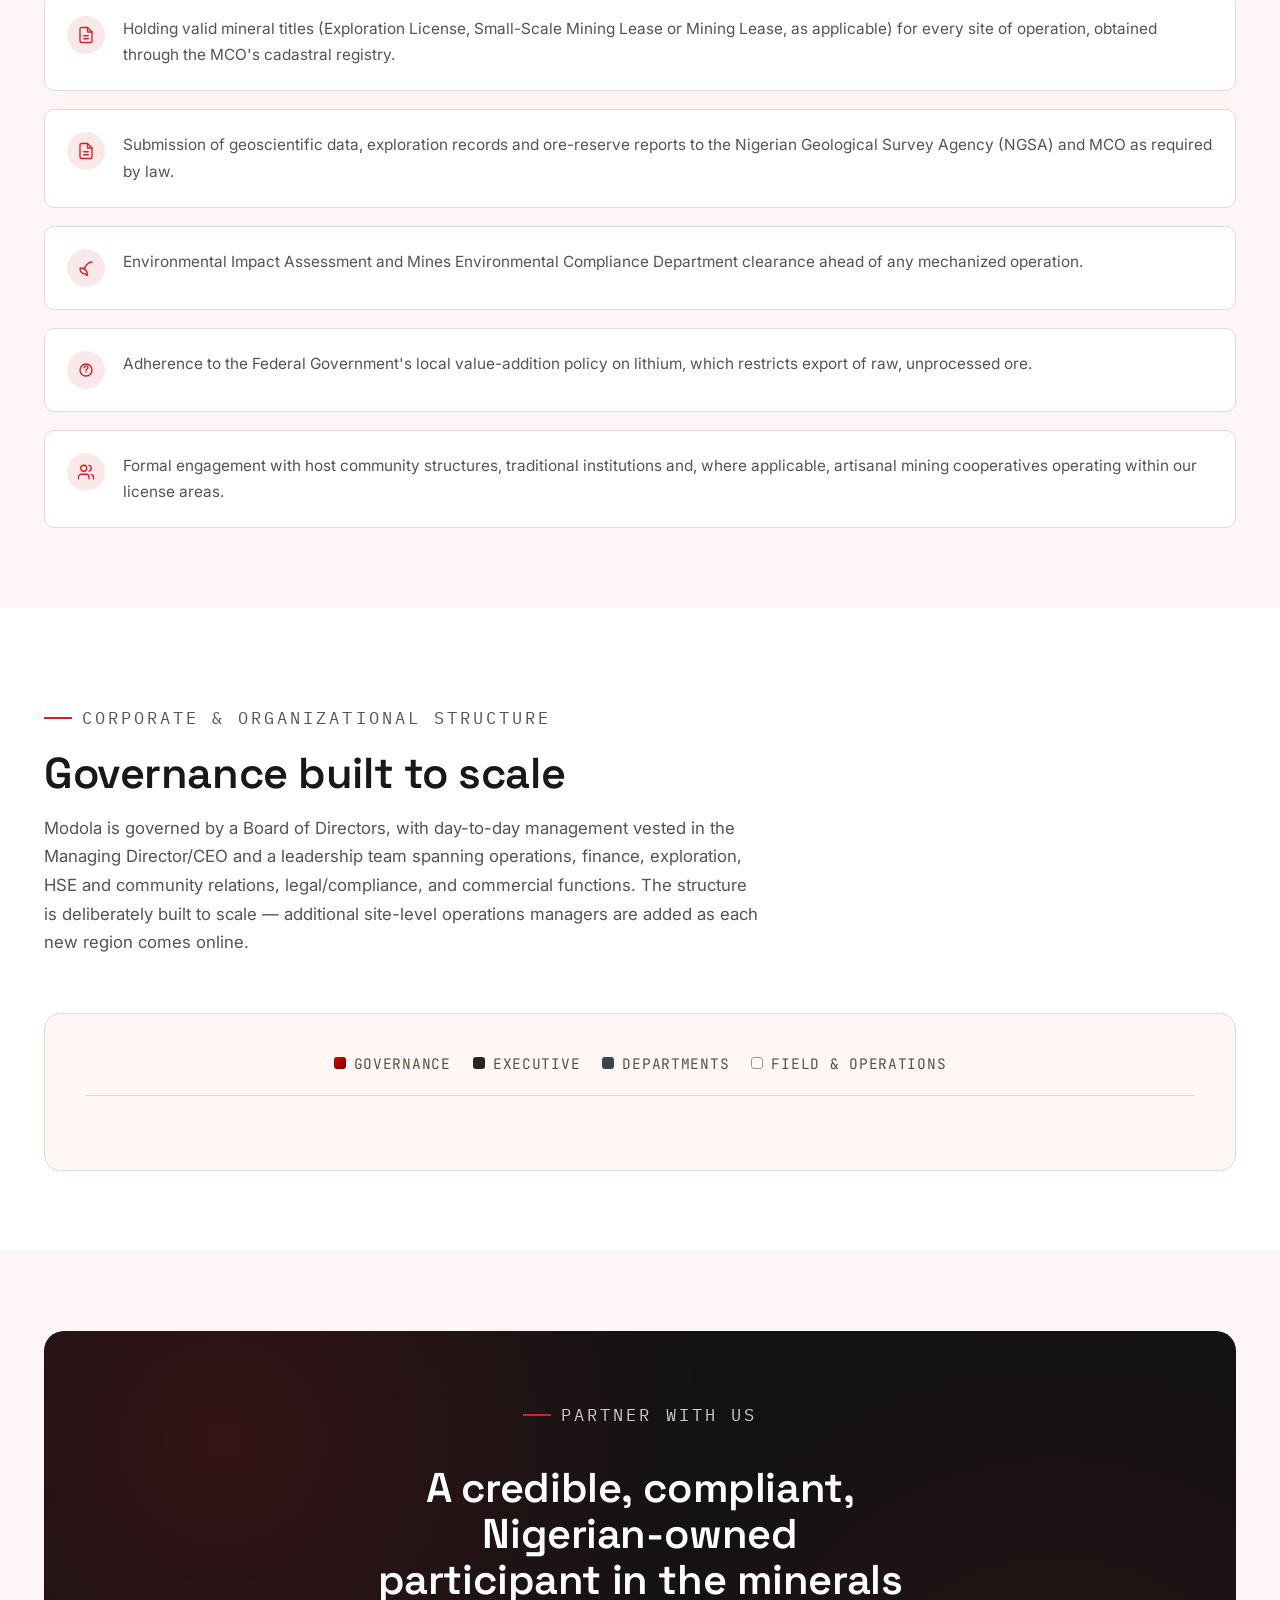
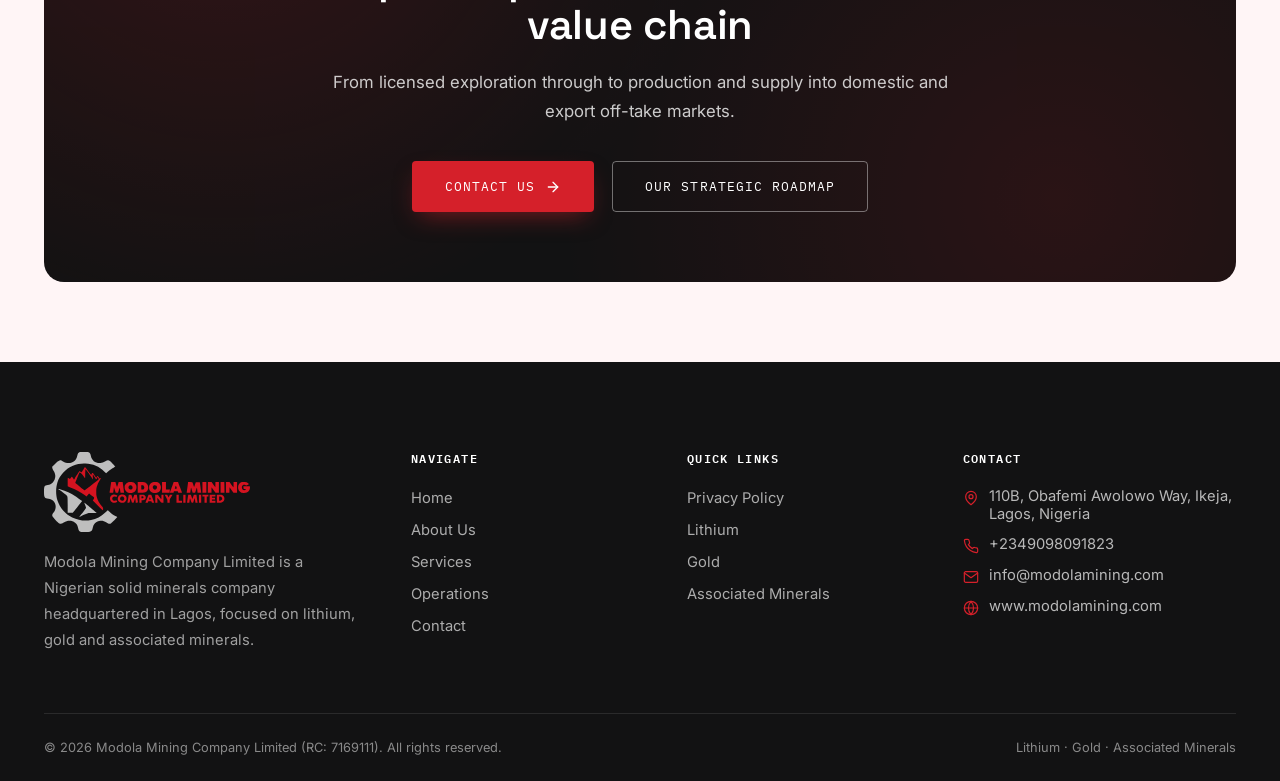
==== commit 64a1e5ed: "Last update" ====
--- a/about.html
+++ b/about.html
@@ -247,8 +247,9 @@
         </ul>
       </div>
       <div class="footer-col">
-        <h4>Services</h4>
+        <h4>Quick Links</h4>
         <ul>
+          <li><a href="privacypolicy.html">Privacy Policy</a></li>
           <li><a href="services.html#lithium">Lithium</a></li>
           <li><a href="services.html#gold">Gold</a></li>
           <li><a href="services.html#associated">Associated Minerals</a></li>
@@ -265,7 +266,7 @@
       </div>
     </div>
     <div class="footer-bottom">
-      <span>© 2026 Modola Mining Company Limited. All rights reserved.</span>
+      <span>© 2026 Modola Mining Company Limited (RC: 7169111). All rights reserved.  </span>
       <span>Lithium · Gold · Associated Minerals</span>
     </div>
   </div>
--- a/css/style.css
+++ b/css/style.css
@@ -991,3 +991,106 @@
   margin: 0 auto;
   color: #F4F2EF;
 }
+
+/* privacy policy */
+
+
+    .privacy-page {
+      max-width: 900px;
+      margin: 0 auto;
+      padding: 70px 25px;
+    }
+
+    .privacy-header {
+      background: #ffffff;
+      padding: 45px;
+      border-bottom: 4px solid #0b3d2e;
+      margin-bottom: 30px;
+    }
+
+    .privacy-header h1 {
+        font-family: var(--font-display);
+
+      font-size: 42px;
+      line-height: 1.1;
+      margin-bottom: 15px;
+      color: #0b3d2e;
+    }
+
+    .privacy-header p {
+      margin: 5px 0;
+      color: #555;
+        font-family: var(--font-display);
+        
+
+    }
+
+    .privacy-content {
+      background: #ffffff;
+      padding: 45px;
+      font-family: var(--font-display);
+
+    }
+
+    .privacy-content h2 {
+      font-size: 22px;
+      color: #d4141f;
+      margin-top: 35px;
+      margin-bottom: 15px;
+    }
+
+    .privacy-content h2:first-child {
+      margin-top: 0;
+    }
+
+    .privacy-content p {
+      margin-bottom: 15px;
+          line-height: 1.7em;
+    }
+
+    .privacy-content ul {
+      margin: 10px 0 20px 25px;
+    }
+
+    .privacy-content li {
+      margin-bottom: 8px;
+    }
+
+    .contact {
+      margin-top: 10px;
+    }
+
+    .microcopy,
+    .implementation-notes {
+      margin-top: 45px;
+      padding-top: 30px;
+      border-top: 1px solid #ddd;
+    }
+
+    .microcopy h2,
+    .implementation-notes h2 {
+      margin-top: 0;
+    }
+
+    @media (max-width: 600px) {
+      .privacy-page {
+        padding: 35px 15px;
+      }
+
+      .privacy-header,
+      .privacy-content {
+        padding: 25px;
+      }
+
+      .privacy-header h1 {
+        font-size: 32px;
+      }
+
+      .privacy-content h2 {
+        font-size: 20px;
+      }
+    }
+
+    #policylink a{
+      color: red;
+    }
